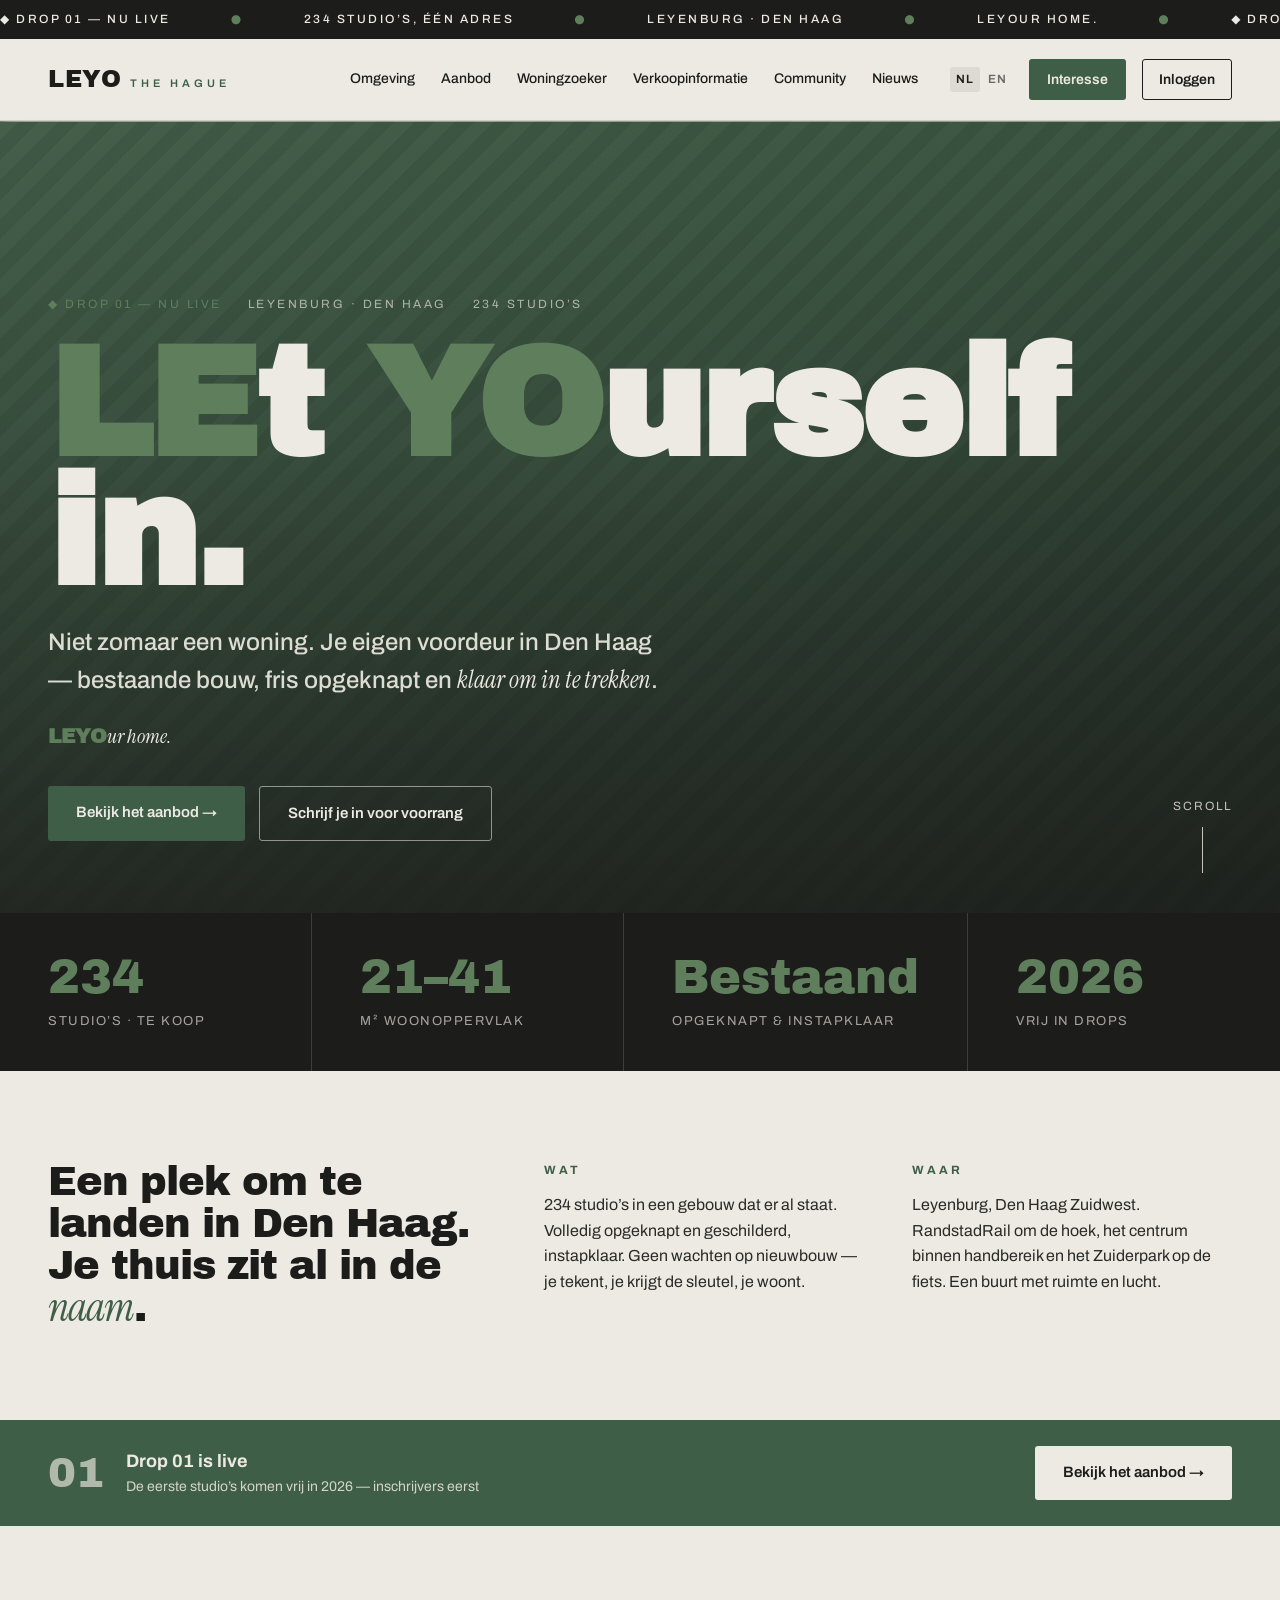
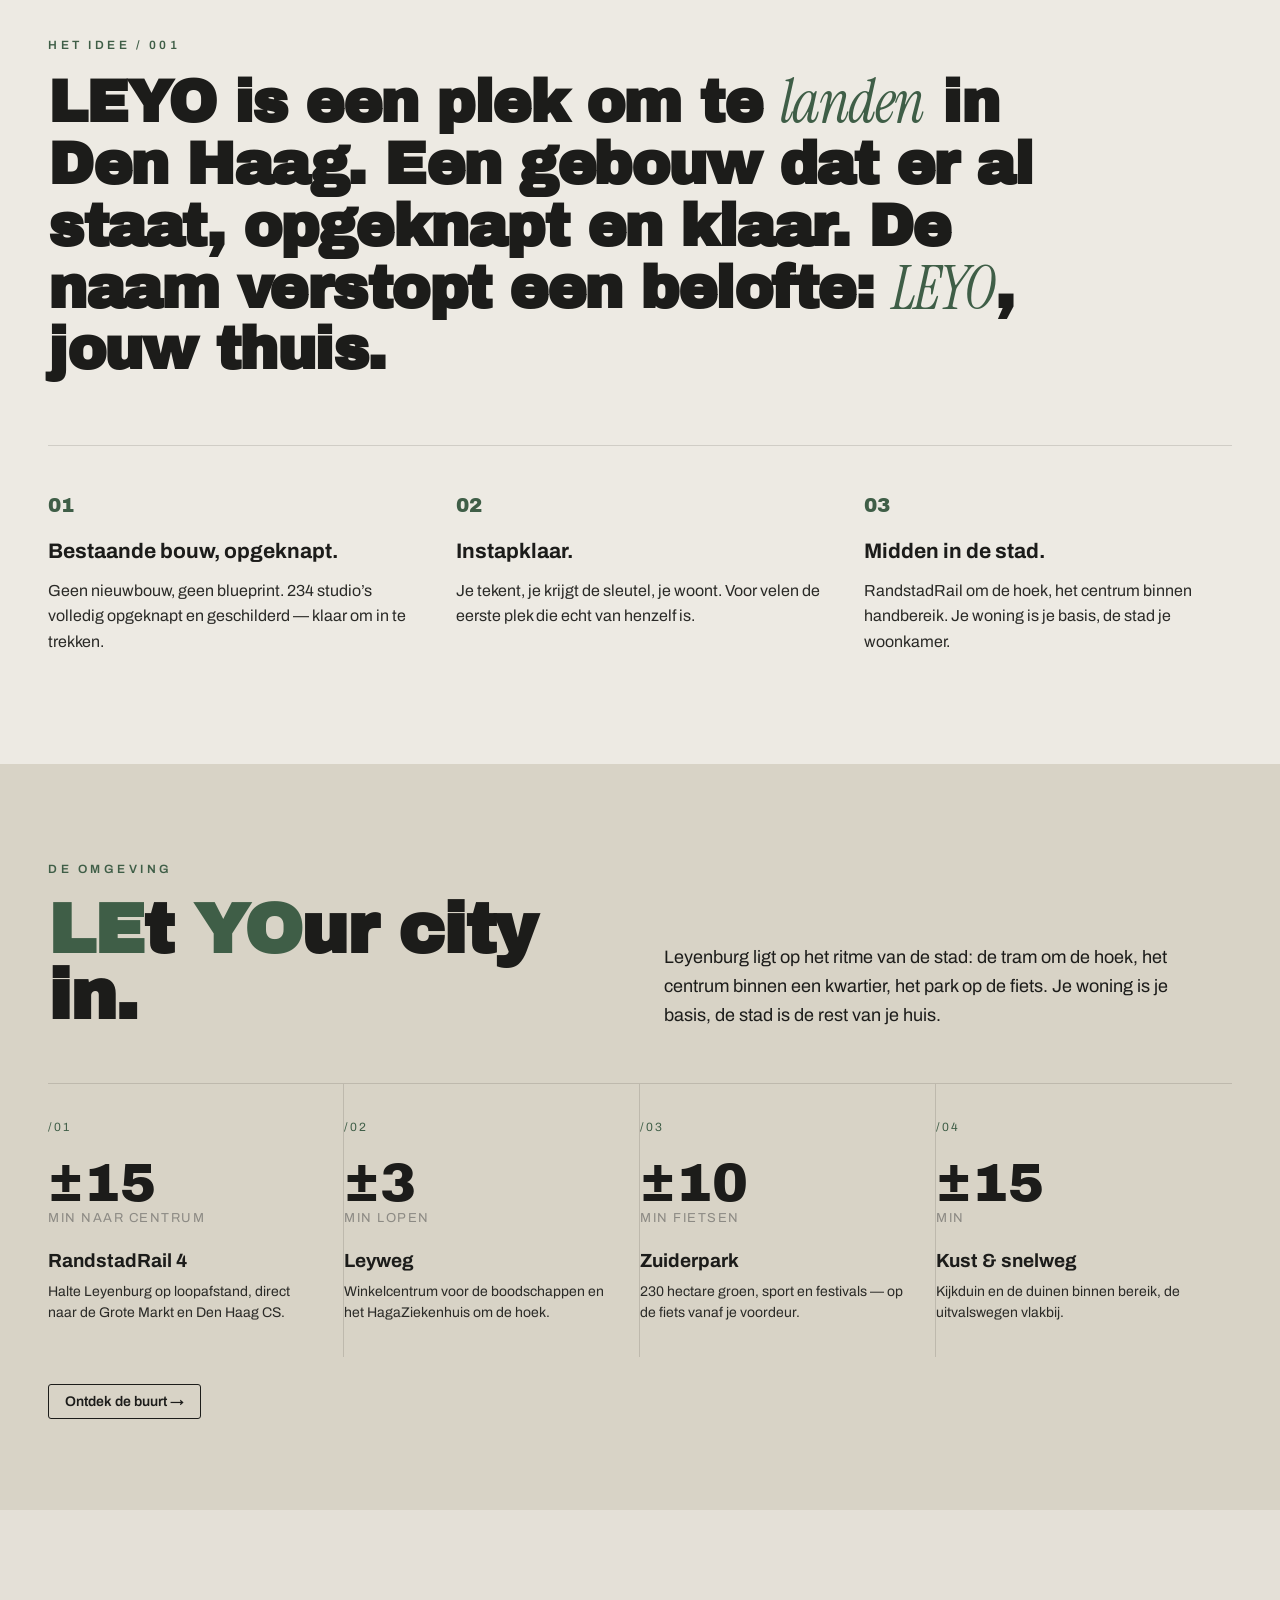
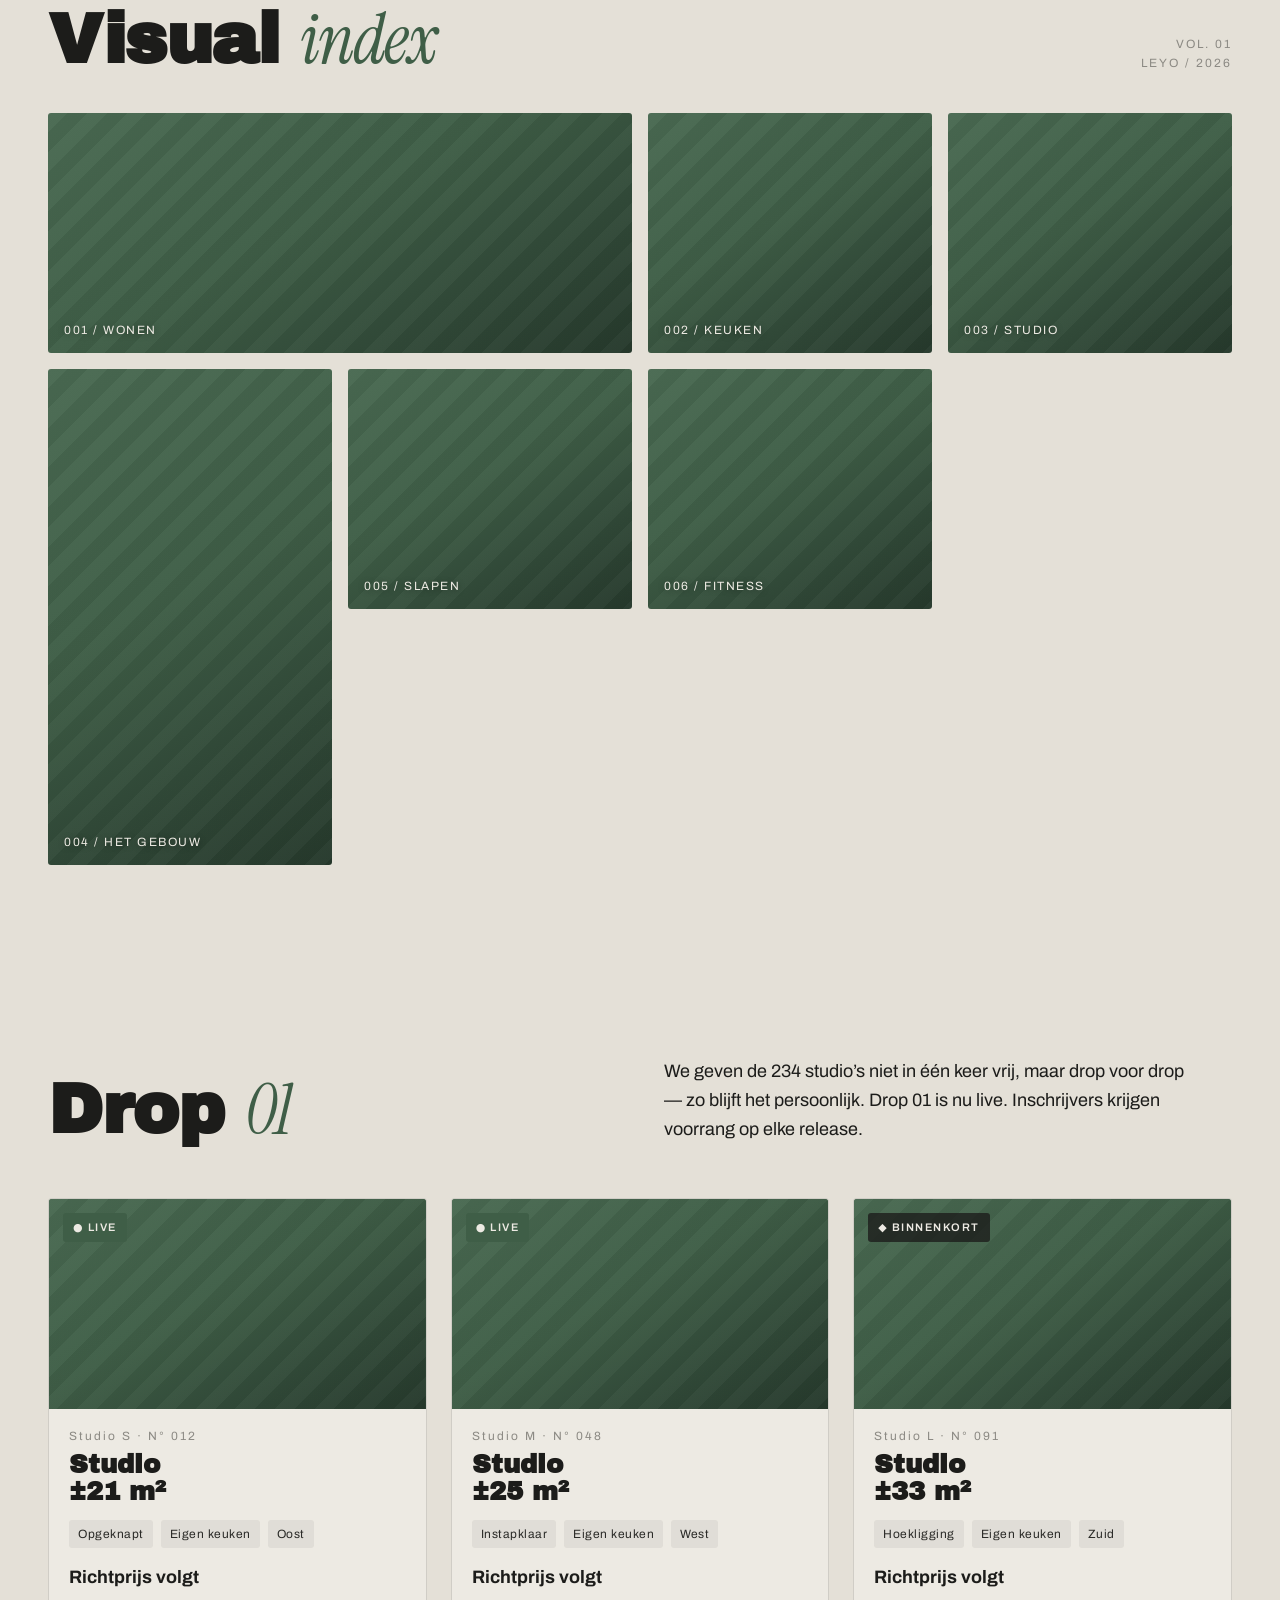
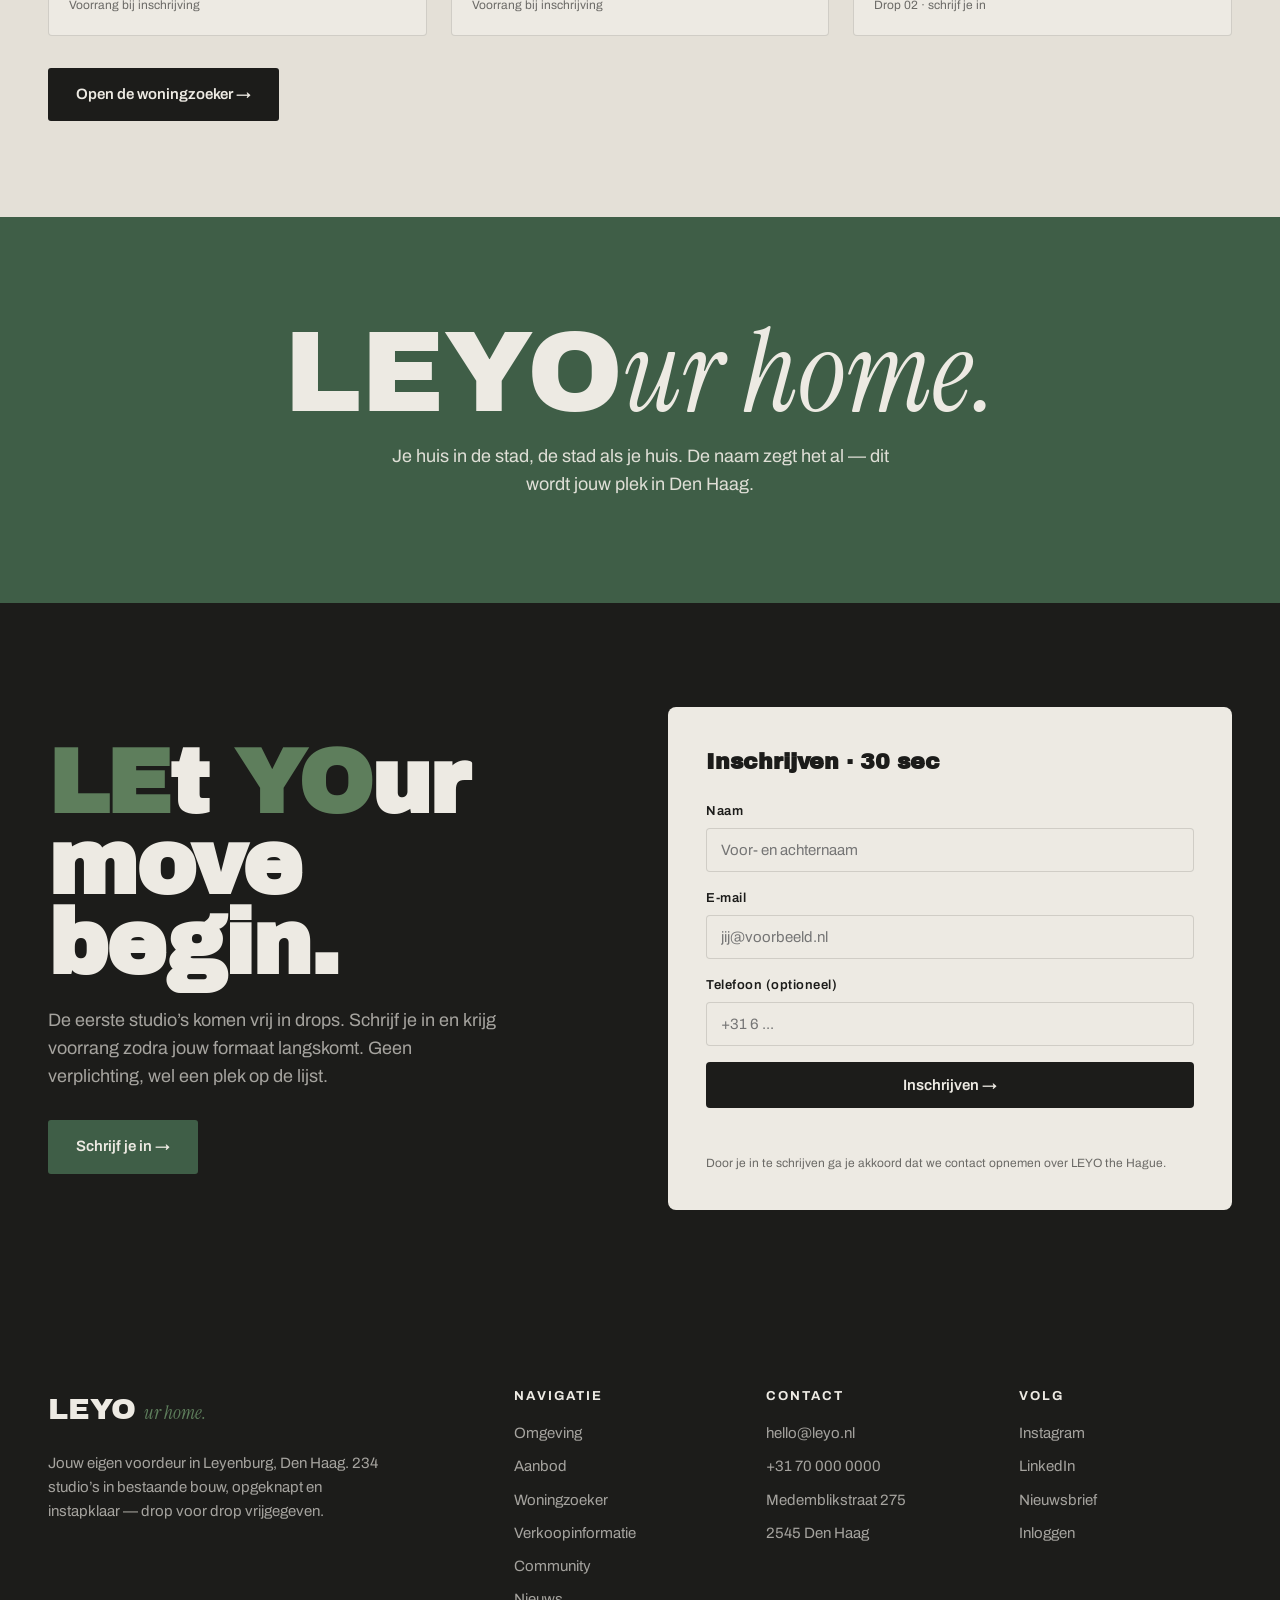
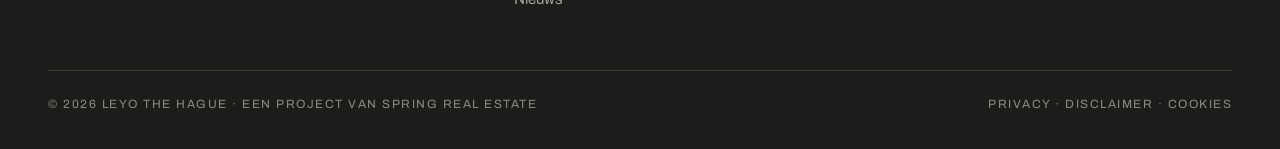
==== index.html @ 0040657a "Add LEYO the Hague website in LEYO house style Multi-page marketing site mirroring the LEYEN Lofts s" ====
<!DOCTYPE html>
<html lang="nl">
<head>
<meta charset="UTF-8">
<meta name="viewport" content="width=device-width, initial-scale=1.0">
<title>LEYO the Hague — LEt YOurself in · Leyenburg, Den Haag</title>
<meta name="description" content="LEYO the Hague — 234 studio's in Leyenburg, Den Haag. Bestaande bouw, volledig opgeknapt en instapklaar. Drop voor drop vrijgegeven. LEYOur home.">
<link rel="preconnect" href="https://fonts.googleapis.com">
<link rel="preconnect" href="https://fonts.gstatic.com" crossorigin>
<link href="https://fonts.googleapis.com/css2?family=Archivo:wght@300;400;500;600;700;900&family=Archivo+Black&family=Instrument+Serif:ital@0;1&display=swap" rel="stylesheet">
<link rel="stylesheet" href="assets/style.css">
</head>
<body>

<div class="ticker">
  <div class="ticker-marquee">
    <span>◆ DROP 01 — NU LIVE</span><span class="ticker-dot">●</span>
    <span>234 STUDIO’S, ÉÉN ADRES</span><span class="ticker-dot">●</span>
    <span>LEYENBURG · DEN HAAG</span><span class="ticker-dot">●</span>
    <span>LEYOUR HOME.</span><span class="ticker-dot">●</span>
  </div>
  <div class="ticker-marquee" aria-hidden="true">
    <span>◆ DROP 01 — NU LIVE</span><span class="ticker-dot">●</span>
    <span>234 STUDIO’S, ÉÉN ADRES</span><span class="ticker-dot">●</span>
    <span>LEYENBURG · DEN HAAG</span><span class="ticker-dot">●</span>
    <span>LEYOUR HOME.</span><span class="ticker-dot">●</span>
  </div>
</div>

<nav>
  <a class="logo" href="index.html">LEYO<span class="logo-sub">the Hague</span></a>
  <button class="nav-toggle" aria-label="Menu openen"><span></span><span></span><span></span></button>
  <div class="nav-links">
    <a href="omgeving.html" data-page="omgeving.html">Omgeving</a>
    <a href="aanbod.html" data-page="aanbod.html">Aanbod</a>
    <a href="woningzoeker.html" data-page="woningzoeker.html">Woningzoeker</a>
    <a href="verkoopinformatie.html" data-page="verkoopinformatie.html">Verkoopinformatie</a>
    <a href="community.html" data-page="community.html">Community</a>
    <a href="nieuws.html" data-page="nieuws.html">Nieuws</a>
    <div class="nav-actions">
      <div class="lang"><span class="active">NL</span><span>EN</span></div>
      <a class="cta-nav" href="interesse.html">Interesse</a>
      <a class="btn-outline" href="inloggen.html">Inloggen</a>
    </div>
  </div>
</nav>

<section class="hero-cine">
  <div class="hero-cine-bg img-studio" aria-hidden="true"></div>
  <div class="hero-cine-veil" aria-hidden="true"></div>
  <div class="hero-cine-inner">
    <div class="hero-cine-meta">
      <span>◆ Drop 01 — Nu live</span>
      <span>Leyenburg · Den Haag</span>
      <span>234 studio’s</span>
    </div>
    <h1 class="hero-cine-title"><span class="hl">LE</span>t <span class="hl">YO</span>urself in.</h1>
    <p class="hero-cine-sub">
      Niet zomaar een woning. Je eigen voordeur in Den Haag — bestaande bouw, fris opgeknapt en <em>klaar om in te trekken</em>.
    </p>
    <div class="hero-cine-stamp"><b>LEYO</b><span>ur home.</span></div>
    <div class="hero-cine-cta">
      <a class="btn-rust" href="aanbod.html">Bekijk het aanbod →</a>
      <a class="btn-ghost-light" href="interesse.html">Schrijf je in voor voorrang</a>
    </div>
  </div>
  <a class="hero-cine-scroll" href="#kerncijfers" aria-label="Scroll naar beneden">
    <span>Scroll</span><span class="hero-cine-scroll-line"></span>
  </a>
</section>

<section class="specbar" id="kerncijfers">
  <div class="specbar-item"><div class="specbar-num">234</div><div class="specbar-lbl">Studio’s · te koop</div></div>
  <div class="specbar-item"><div class="specbar-num">21–41</div><div class="specbar-lbl">m² woonoppervlak</div></div>
  <div class="specbar-item"><div class="specbar-num">Bestaand</div><div class="specbar-lbl">Opgeknapt & instapklaar</div></div>
  <div class="specbar-item"><div class="specbar-num">2026</div><div class="specbar-lbl">Vrij in drops</div></div>
</section>

<section class="home-intro">
  <div class="home-intro-grid">
    <div class="hero-statement">
      Een plek om te landen in Den Haag. Je thuis zit al in de <em>naam</em>.
    </div>
    <div class="hero-info">
      <h4>Wat</h4>
      <p>234 studio’s in een gebouw dat er al staat. Volledig opgeknapt en geschilderd, instapklaar. Geen wachten op nieuwbouw — je tekent, je krijgt de sleutel, je woont.</p>
    </div>
    <div class="hero-info">
      <h4>Waar</h4>
      <p>Leyenburg, Den Haag Zuidwest. RandstadRail om de hoek, het centrum binnen handbereik en het Zuiderpark op de fiets. Een buurt met ruimte en lucht.</p>
    </div>
  </div>
</section>

<div class="release-bar">
  <div class="release-bar-left">
    <div class="release-num">01</div>
    <div class="release-text">
      <strong>Drop 01 is live</strong>
      <span>De eerste studio’s komen vrij in 2026 — inschrijvers eerst</span>
    </div>
  </div>
  <a class="btn-rust" href="aanbod.html">Bekijk het aanbod →</a>
</div>

<section class="manifesto" id="idee">
  <div class="eyebrow">Het idee / 001</div>
  <h2 class="manifesto-text">
    LEYO is een plek om te <em>landen</em> in Den Haag. Een gebouw dat er al staat, opgeknapt en klaar. De naam verstopt een belofte: <em>LEYO</em>, jouw thuis.
  </h2>
  <div class="manifesto-pillars">
    <div>
      <div class="pillar-num">01</div>
      <h3 class="pillar-title">Bestaande bouw, opgeknapt.</h3>
      <p class="pillar-desc">Geen nieuwbouw, geen blueprint. 234 studio’s volledig opgeknapt en geschilderd — klaar om in te trekken.</p>
    </div>
    <div>
      <div class="pillar-num">02</div>
      <h3 class="pillar-title">Instapklaar.</h3>
      <p class="pillar-desc">Je tekent, je krijgt de sleutel, je woont. Voor velen de eerste plek die echt van henzelf is.</p>
    </div>
    <div>
      <div class="pillar-num">03</div>
      <h3 class="pillar-title">Midden in de stad.</h3>
      <p class="pillar-desc">RandstadRail om de hoek, het centrum binnen handbereik. Je woning is je basis, de stad je woonkamer.</p>
    </div>
  </div>
</section>

<section class="section section-sand" id="omgeving-teaser">
  <div class="section-header-2">
    <div>
      <div class="eyebrow">De omgeving</div>
      <h2 class="section-title"><span class="hl">LE</span>t <span class="hl">YO</span>ur city in.</h2>
    </div>
    <p class="lead">
      Leyenburg ligt op het ritme van de stad: de tram om de hoek, het centrum binnen een kwartier, het park op de fiets. Je woning is je basis, de stad is de rest van je huis.
    </p>
  </div>
  <div class="map-grid">
    <div class="map-cell">
      <div class="map-cell-num">/01</div>
      <div class="map-cell-dist">±15</div>
      <div class="map-cell-unit">min naar centrum</div>
      <div class="map-cell-title">RandstadRail 4</div>
      <div class="map-cell-desc">Halte Leyenburg op loopafstand, direct naar de Grote Markt en Den Haag CS.</div>
    </div>
    <div class="map-cell">
      <div class="map-cell-num">/02</div>
      <div class="map-cell-dist">±3</div>
      <div class="map-cell-unit">min lopen</div>
      <div class="map-cell-title">Leyweg</div>
      <div class="map-cell-desc">Winkelcentrum voor de boodschappen en het HagaZiekenhuis om de hoek.</div>
    </div>
    <div class="map-cell">
      <div class="map-cell-num">/03</div>
      <div class="map-cell-dist">±10</div>
      <div class="map-cell-unit">min fietsen</div>
      <div class="map-cell-title">Zuiderpark</div>
      <div class="map-cell-desc">230 hectare groen, sport en festivals — op de fiets vanaf je voordeur.</div>
    </div>
    <div class="map-cell">
      <div class="map-cell-num">/04</div>
      <div class="map-cell-dist">±15</div>
      <div class="map-cell-unit">min</div>
      <div class="map-cell-title">Kust & snelweg</div>
      <div class="map-cell-desc">Kijkduin en de duinen binnen bereik, de uitvalswegen vlakbij.</div>
    </div>
  </div>
  <p style="margin-top:32px;"><a class="btn-outline" href="omgeving.html">Ontdek de buurt →</a></p>
</section>

<section class="section section-bone" id="gallery">
  <div class="gallery-header">
    <h2 class="section-title">Visual <em>index</em></h2>
    <div class="gallery-meta">VOL. 01<br>LEYO / 2026</div>
  </div>
  <div class="gallery-grid">
    <div class="gallery-item large-h img-living"><div class="gallery-item-label">001 / wonen</div></div>
    <div class="gallery-item img-kitchen"><div class="gallery-item-label">002 / keuken</div></div>
    <div class="gallery-item img-studio"><div class="gallery-item-label">003 / studio</div></div>
    <div class="gallery-item large-v img-facade"><div class="gallery-item-label">004 / het gebouw</div></div>
    <div class="gallery-item img-bedroom"><div class="gallery-item-label">005 / slapen</div></div>
    <div class="gallery-item img-gym"><div class="gallery-item-label">006 / fitness</div></div>
  </div>
</section>

<section class="section section-bone" id="aanbod-teaser">
  <div class="section-header-2">
    <h2 class="section-title">Drop <em>01</em></h2>
    <p class="lead">
      We geven de 234 studio’s niet in één keer vrij, maar drop voor drop — zo blijft het persoonlijk. Drop 01 is nu live. Inschrijvers krijgen voorrang op elke release.
    </p>
  </div>
  <div class="drops-grid">
    <a class="drop-card" href="aanbod.html">
      <div class="drop-image img-studio"><div class="drop-badge live">● LIVE</div></div>
      <div class="drop-num">Studio S · N° 012</div>
      <h3 class="drop-title">Studio<br>±21 m²</h3>
      <div class="drop-meta"><span>Opgeknapt</span><span>Eigen keuken</span><span>Oost</span></div>
      <div class="drop-price">Richtprijs volgt</div>
      <div class="drop-price-note">Voorrang bij inschrijving</div>
    </a>
    <a class="drop-card" href="aanbod.html">
      <div class="drop-image img-living"><div class="drop-badge live">● LIVE</div></div>
      <div class="drop-num">Studio M · N° 048</div>
      <h3 class="drop-title">Studio<br>±25 m²</h3>
      <div class="drop-meta"><span>Instapklaar</span><span>Eigen keuken</span><span>West</span></div>
      <div class="drop-price">Richtprijs volgt</div>
      <div class="drop-price-note">Voorrang bij inschrijving</div>
    </a>
    <a class="drop-card" href="aanbod.html">
      <div class="drop-image img-kitchen"><div class="drop-badge">◆ BINNENKORT</div></div>
      <div class="drop-num">Studio L · N° 091</div>
      <h3 class="drop-title">Studio<br>±33 m²</h3>
      <div class="drop-meta"><span>Hoekligging</span><span>Eigen keuken</span><span>Zuid</span></div>
      <div class="drop-price">Richtprijs volgt</div>
      <div class="drop-price-note">Drop 02 · schrijf je in</div>
    </a>
  </div>
  <p style="margin-top:32px;"><a class="btn-ink" href="woningzoeker.html">Open de woningzoeker →</a></p>
</section>

<section class="stampband">
  <div class="stampband-inner">
    <div class="big">LEYO<span>ur home.</span></div>
    <p>Je huis in de stad, de stad als je huis. De naam zegt het al — dit wordt jouw plek in Den Haag.</p>
  </div>
</section>

<section class="cta-section" id="interesse">
  <div class="cta-grid">
    <div>
      <h2><span class="hl">LE</span>t <span class="hl">YO</span>ur move begin.</h2>
      <p>De eerste studio’s komen vrij in drops. Schrijf je in en krijg voorrang zodra jouw formaat langskomt. Geen verplichting, wel een plek op de lijst.</p>
      <a class="btn-rust" href="interesse.html">Schrijf je in →</a>
    </div>
    <div class="form-card">
      <h3>Inschrijven · 30 sec</h3>
      <form data-demo data-success="Bedankt — je staat op de lijst. We laten van ons horen bij de eerstvolgende drop.">
        <div class="field"><label>Naam</label><input type="text" placeholder="Voor- en achternaam" required></div>
        <div class="field"><label>E-mail</label><input type="email" placeholder="jij@voorbeeld.nl" required></div>
        <div class="field"><label>Telefoon (optioneel)</label><input type="tel" placeholder="+31 6 ..."></div>
        <button type="submit">Inschrijven →</button>
        <div class="form-msg"></div>
        <p class="form-note">Door je in te schrijven ga je akkoord dat we contact opnemen over LEYO the Hague.</p>
      </form>
    </div>
  </div>
</section>

<footer>
  <div class="footer-grid">
    <div>
      <a class="footer-logo" href="index.html">LEYO<span class="footer-sub">ur home.</span></a>
      <p class="footer-tagline">Jouw eigen voordeur in Leyenburg, Den Haag. 234 studio’s in bestaande bouw, opgeknapt en instapklaar — drop voor drop vrijgegeven.</p>
    </div>
    <div class="footer-col">
      <h4>Navigatie</h4>
      <a href="omgeving.html">Omgeving</a>
      <a href="aanbod.html">Aanbod</a>
      <a href="woningzoeker.html">Woningzoeker</a>
      <a href="verkoopinformatie.html">Verkoopinformatie</a>
      <a href="community.html">Community</a>
      <a href="nieuws.html">Nieuws</a>
    </div>
    <div class="footer-col">
      <h4>Contact</h4>
      <a href="mailto:hello@leyo.nl">hello@leyo.nl</a>
      <a href="tel:+31700000000">+31 70 000 0000</a>
      <a href="#">Medemblikstraat 275</a>
      <a href="#">2545 Den Haag</a>
    </div>
    <div class="footer-col">
      <h4>Volg</h4>
      <a href="#">Instagram</a>
      <a href="#">LinkedIn</a>
      <a href="interesse.html">Nieuwsbrief</a>
      <a href="inloggen.html">Inloggen</a>
    </div>
  </div>
  <div class="footer-bottom">
    <span>© 2026 LEYO the Hague · Een project van Spring Real Estate</span>
    <span>PRIVACY · DISCLAIMER · COOKIES</span>
  </div>
</footer>

<script src="assets/script.js"></script>
</body>
</html>
---- assets/style.css ----
/* ============================================================
   LEYO the Hague — house style
   LEt YOurself in.  ·  LEYOur home.
   Single stylesheet for the whole site.
   ------------------------------------------------------------
   ACCENT SWITCH: change --accent + --accent-soft on :root to
   move the whole site from chic green to the orange (Anchor)
   variant in one place. The orange values are kept in comments.
   ============================================================ */

:root{
  /* base palette */
  --paper:#EDEAE3;          /* gebroken wit */
  --bone:#E4E0D7;           /* iets dieper papier */
  --sand:#D8D3C6;           /* warm zand */
  --ink:#1C1C1A;
  --ink-soft:#2A2A27;
  --stone:#8C8A84;

  /* THE accent — flip these two lines for the orange variant */
  --accent:#3F5E47;         /* chic groen  (oranje: #D9A05C) */
  --accent-soft:#5E7E5C;    /* zacht groen (oranje: #E4B57A) */

  --line:rgba(28,28,26,0.14);
  --line-light:rgba(237,234,227,0.16);
  --muted:rgba(28,28,26,0.62);
  --muted-light:rgba(237,234,227,0.66);

  --maxw:1320px;
  --pad:48px;

  /* image placeholder — LEYO green duotone, shown until a real
     photo is dropped into assets/img/ (see assets/img/README.md) */
  --ph:repeating-linear-gradient(135deg,rgba(255,255,255,.025) 0 14px,rgba(0,0,0,.04) 14px 28px),
       linear-gradient(150deg,#4a6a52 0%,#3F5E47 45%,#26392c 100%);
}

*{margin:0;padding:0;box-sizing:border-box;}
html{scroll-behavior:smooth;}
body{
  background:var(--paper);
  color:var(--ink);
  font-family:'Archivo',system-ui,sans-serif;
  -webkit-font-smoothing:antialiased;
  line-height:1.55;
  overflow-x:hidden;
}
img{max-width:100%;display:block;}
a{color:inherit;}

/* ---- shared type helpers ---- */
.display{font-family:'Archivo Black',sans-serif;}
em{font-family:'Instrument Serif',serif;font-style:italic;color:var(--accent);font-weight:400;}
.eyebrow{
  font-size:12px;letter-spacing:3.5px;text-transform:uppercase;
  color:var(--accent);font-weight:600;margin-bottom:18px;
}
/* wordplay highlight — only used in headings / display, never in body copy */
.hl{color:var(--accent);}

/* ============================================================
   TICKER
   ============================================================ */
.ticker{
  background:var(--ink);color:var(--paper);
  display:flex;gap:60px;overflow:hidden;white-space:nowrap;
  font-size:12px;letter-spacing:2.5px;text-transform:uppercase;
  padding:10px 0;font-weight:500;
}
.ticker-marquee{
  display:flex;gap:60px;align-items:center;flex-shrink:0;
  animation:ticker 34s linear infinite;
}
.ticker-marquee span{display:inline-flex;align-items:center;gap:60px;}
.ticker-dot{color:var(--accent-soft);}
@keyframes ticker{from{transform:translateX(0);}to{transform:translateX(-100%);}}

/* ============================================================
   NAV
   ============================================================ */
nav{
  position:sticky;top:0;z-index:60;
  display:flex;align-items:center;justify-content:space-between;
  padding:20px var(--pad);
  background:rgba(237,234,227,0.86);
  backdrop-filter:blur(10px);
  border-bottom:1px solid var(--line);
}
.logo{
  font-family:'Archivo Black';font-size:24px;letter-spacing:.5px;
  text-decoration:none;color:var(--ink);display:inline-flex;align-items:baseline;gap:9px;
}
.logo .logo-sub{
  font-family:'Archivo';font-weight:600;font-size:11px;letter-spacing:4px;
  color:var(--accent);text-transform:uppercase;
}
.nav-links{display:flex;align-items:center;gap:26px;}
.nav-links>a{
  text-decoration:none;font-size:14px;font-weight:500;color:var(--ink);
  padding:4px 0;border-bottom:2px solid transparent;transition:.2s;
}
.nav-links>a:hover{color:var(--accent);}
.nav-links>a.active{border-bottom-color:var(--accent);color:var(--accent);}
.nav-actions{display:flex;align-items:center;gap:16px;margin-left:6px;}
.lang{display:flex;gap:2px;font-size:12px;font-weight:600;letter-spacing:1px;}
.lang span{padding:3px 6px;color:var(--muted);cursor:pointer;border-radius:3px;}
.lang span.active{color:var(--ink);background:rgba(28,28,26,.08);}
.cta-nav{
  background:var(--accent);color:var(--paper);text-decoration:none;
  padding:10px 18px;font-size:14px;font-weight:600;border-radius:3px;transition:.2s;
}
.cta-nav:hover{background:var(--ink);}
.btn-outline{
  border:1px solid var(--ink);color:var(--ink);text-decoration:none;
  padding:9px 16px;font-size:14px;font-weight:600;border-radius:3px;transition:.2s;
}
.btn-outline:hover{background:var(--ink);color:var(--paper);}
.nav-toggle{display:none;background:none;border:none;cursor:pointer;flex-direction:column;gap:5px;padding:6px;}
.nav-toggle span{width:24px;height:2px;background:var(--ink);display:block;transition:.25s;}

/* ============================================================
   BUTTONS
   ============================================================ */
.btn-rust,.btn-ink,.btn-ghost-light{
  display:inline-block;text-decoration:none;font-weight:600;font-size:15px;
  padding:15px 28px;border-radius:3px;transition:.2s;cursor:pointer;border:none;
}
.btn-rust{background:var(--accent);color:var(--paper);}
.btn-rust:hover{background:var(--accent-soft);}
.btn-ink{background:var(--ink);color:var(--paper);}
.btn-ink:hover{background:var(--accent);}
.btn-ghost-light{border:1px solid rgba(237,234,227,.55);color:var(--paper);}
.btn-ghost-light:hover{background:rgba(237,234,227,.12);}

/* ============================================================
   IMAGE SYSTEM
   Each .img-* points at a real photo in assets/img/. Until that
   file exists, the LEYO placeholder (--ph) shows. Drop the photos
   in and they appear automatically. See assets/img/README.md.
   ============================================================ */
[class*="img-"]{
  background-color:var(--accent);
  background-size:cover;background-position:center;background-repeat:no-repeat;
  position:relative;
}
.img-facade  {background-image:url('img/facade.jpg'),  var(--ph);}
.img-studio  {background-image:url('img/studio.jpg'),  var(--ph);}
.img-bedroom {background-image:url('img/studio.jpg'),  var(--ph);}
.img-living  {background-image:url('img/living.jpg'),  var(--ph);}
.img-living2 {background-image:url('img/living.jpg'),  var(--ph);}
.img-kitchen {background-image:url('img/kitchen.jpg'), var(--ph);}
.img-bathroom{background-image:url('img/studio.jpg'),  var(--ph);}
.img-gym     {background-image:url('img/gym.jpg'),     var(--ph);}
.img-rooftop {background-image:url('img/facade.jpg'),  var(--ph);}

/* ============================================================
   LAYOUT PRIMITIVES
   ============================================================ */
.section{padding:96px var(--pad);}
.section .section-header-2,
.section .gallery-header,
.section .drops-grid,
.section .map-grid,
.section .steps,
.section .quote-grid{max-width:var(--maxw);margin-left:auto;margin-right:auto;}
.section-sand{background:var(--sand);}
.section-bone{background:var(--bone);}
.section-ink{background:var(--ink);color:var(--paper);}
.section-ink .eyebrow{color:var(--accent-soft);}
.section-ink em{color:var(--accent-soft);}
.section-ink .lead,.section-ink .section-lead{color:var(--muted-light);}

.section-title{
  font-family:'Archivo Black';font-size:clamp(38px,5.5vw,76px);
  line-height:.94;letter-spacing:-1.5px;
}
.section-header-2{
  display:grid;grid-template-columns:1fr 1fr;gap:48px;align-items:end;margin-bottom:54px;
}
.section-header-2 .lead,.lead{font-size:18px;line-height:1.6;max-width:520px;}
.section-lead{font-size:18px;line-height:1.6;max-width:640px;margin-top:18px;}

/* ============================================================
   CINEMATIC HERO (home)
   ============================================================ */
.hero-cine{position:relative;min-height:88vh;display:flex;align-items:flex-end;overflow:hidden;}
.hero-cine-bg{position:absolute;inset:0;}
.hero-cine-veil{
  position:absolute;inset:0;
  background:linear-gradient(180deg,rgba(28,28,26,.18) 0%,rgba(28,28,26,.30) 40%,rgba(28,28,26,.82) 100%);
}
.hero-cine-inner{position:relative;z-index:2;color:var(--paper);padding:0 var(--pad) 72px;max-width:var(--maxw);margin:0 auto;width:100%;}
.hero-cine-meta{display:flex;gap:26px;flex-wrap:wrap;font-size:12px;letter-spacing:2.5px;text-transform:uppercase;color:var(--muted-light);margin-bottom:26px;}
.hero-cine-meta span:first-child{color:var(--accent-soft);}
.hero-cine-title{
  font-family:'Archivo Black';font-size:clamp(64px,12vw,184px);line-height:.84;letter-spacing:-3px;
}
.hero-cine-title .hl{color:var(--accent-soft);}
.hero-cine-sub{font-size:clamp(18px,2.4vw,24px);max-width:620px;margin-top:26px;font-weight:500;color:rgba(237,234,227,.92);}
.hero-cine-sub em{color:var(--paper);}
.hero-cine-stamp{margin-top:22px;font-size:20px;}
.hero-cine-stamp b{font-family:'Archivo Black';color:var(--accent-soft);}
.hero-cine-stamp span{font-family:'Instrument Serif';font-style:italic;}
.hero-cine-cta{display:flex;gap:14px;margin-top:34px;flex-wrap:wrap;}
.hero-cine-scroll{position:absolute;right:var(--pad);bottom:40px;z-index:2;color:var(--paper);text-decoration:none;font-size:12px;letter-spacing:2px;text-transform:uppercase;display:flex;flex-direction:column;align-items:center;gap:12px;opacity:.8;}
.hero-cine-scroll-line{width:1px;height:46px;background:var(--paper);}

/* ============================================================
   SPECBAR
   ============================================================ */
.specbar{
  background:var(--ink);color:var(--paper);
  display:grid;grid-template-columns:repeat(4,1fr);
}
.specbar-item{padding:40px var(--pad);border-right:1px solid var(--line-light);}
.specbar-item:last-child{border-right:none;}
.specbar-num{font-family:'Archivo Black';font-size:clamp(32px,4vw,48px);line-height:1;color:var(--accent-soft);}
.specbar-lbl{font-size:13px;letter-spacing:1.5px;text-transform:uppercase;color:var(--muted-light);margin-top:10px;}

/* ============================================================
   HOME INTRO
   ============================================================ */
.home-intro{padding:90px var(--pad);max-width:var(--maxw);margin:0 auto;}
.home-intro-grid{display:grid;grid-template-columns:1.4fr 1fr 1fr;gap:48px;align-items:start;}
.hero-statement{font-family:'Archivo Black';font-size:clamp(26px,3.2vw,40px);line-height:1.05;letter-spacing:-1px;}
.hero-statement em{font-size:1.02em;}
.hero-info h4{font-size:12px;letter-spacing:3px;text-transform:uppercase;color:var(--accent);margin-bottom:12px;}
.hero-info p{font-size:16px;color:var(--ink-soft);line-height:1.6;}

/* ============================================================
   RELEASE BAR
   ============================================================ */
.release-bar{
  background:var(--accent);color:var(--paper);
  display:flex;align-items:center;justify-content:space-between;gap:30px;flex-wrap:wrap;
  padding:26px var(--pad);
}
.release-bar-left{display:flex;align-items:center;gap:22px;}
.release-num{font-family:'Archivo Black';font-size:42px;line-height:1;opacity:.65;}
.release-text{display:flex;flex-direction:column;}
.release-text strong{font-size:18px;font-weight:700;}
.release-text span{font-size:14px;opacity:.85;}
.release-bar .btn-rust{background:var(--paper);color:var(--ink);}
.release-bar .btn-rust:hover{background:var(--ink);color:var(--paper);}

/* ============================================================
   MANIFESTO / IDEA
   ============================================================ */
.manifesto{padding:110px var(--pad);max-width:var(--maxw);margin:0 auto;}
.manifesto-text{font-family:'Archivo Black';font-size:clamp(30px,4.6vw,62px);line-height:1.05;letter-spacing:-1.5px;max-width:14ch;max-width:1000px;margin-bottom:64px;}
.manifesto-pillars{display:grid;grid-template-columns:repeat(3,1fr);gap:40px;border-top:1px solid var(--line);padding-top:44px;}
.pillar-num{font-family:'Archivo Black';color:var(--accent);font-size:20px;margin-bottom:14px;}
.pillar-title{font-size:21px;font-weight:700;margin-bottom:10px;}
.pillar-desc{font-size:16px;color:var(--ink-soft);line-height:1.6;}

/* ============================================================
   MAP / BY NUMBERS
   ============================================================ */
.map-grid{display:grid;grid-template-columns:repeat(4,1fr);gap:0;border-top:1px solid var(--line);}
.section-ink .map-grid{border-top-color:var(--line-light);}
.map-cell{padding:34px 26px 34px 0;border-right:1px solid var(--line);}
.section-ink .map-cell{border-right-color:var(--line-light);}
.map-cell:last-child{border-right:none;}
.map-cell-num{font-size:12px;letter-spacing:2px;color:var(--accent);margin-bottom:22px;}
.map-cell-dist{font-family:'Archivo Black';font-size:54px;line-height:.9;}
.map-cell-unit{font-size:13px;letter-spacing:1.5px;text-transform:uppercase;color:var(--stone);margin-bottom:18px;}
.map-cell-title{font-size:19px;font-weight:700;margin-bottom:6px;}
.map-cell-desc{font-size:14px;color:var(--ink-soft);line-height:1.5;}
.section-ink .map-cell-desc{color:var(--muted-light);}

/* ============================================================
   GALLERY
   ============================================================ */
.gallery-header{display:flex;justify-content:space-between;align-items:flex-end;margin-bottom:40px;}
.gallery-meta{font-size:12px;letter-spacing:2px;text-transform:uppercase;color:var(--stone);text-align:right;line-height:1.6;}
.gallery-grid{display:grid;grid-template-columns:repeat(4,1fr);grid-auto-rows:240px;gap:16px;}
.gallery-item{position:relative;overflow:hidden;border-radius:3px;}
.gallery-item-label{position:absolute;left:16px;bottom:14px;color:var(--paper);font-size:12px;letter-spacing:1.5px;text-transform:uppercase;z-index:2;text-shadow:0 1px 6px rgba(0,0,0,.4);}
.gallery-item.large-h{grid-column:span 2;}
.gallery-item.large-v{grid-row:span 2;}

/* ============================================================
   DROPS / CARDS
   ============================================================ */
.drops-grid{display:grid;grid-template-columns:repeat(auto-fill,minmax(280px,1fr));gap:24px;}
.drop-card{
  display:block;text-decoration:none;color:inherit;background:var(--paper);
  border:1px solid var(--line);border-radius:4px;overflow:hidden;transition:.22s;
}
.section-ink .drop-card{background:var(--ink-soft);border-color:var(--line-light);color:var(--paper);}
.drop-card:hover{transform:translateY(-4px);box-shadow:0 18px 40px rgba(28,28,26,.16);border-color:var(--accent);}
.drop-image{height:210px;position:relative;}
.drop-badge{position:absolute;top:14px;left:14px;background:rgba(28,28,26,.78);color:var(--paper);font-size:11px;letter-spacing:1.5px;text-transform:uppercase;padding:6px 10px;border-radius:3px;font-weight:600;}
.drop-badge.live{background:var(--accent);}
.drop-badge.sold{background:var(--stone);}
.drop-num{font-size:12px;letter-spacing:2px;color:var(--stone);padding:18px 20px 0;}
.drop-title{font-family:'Archivo Black';font-size:26px;line-height:1.05;padding:6px 20px 0;}
.drop-meta{display:flex;flex-wrap:wrap;gap:8px;padding:14px 20px 0;}
.drop-meta span{font-size:12px;letter-spacing:.5px;background:rgba(28,28,26,.06);padding:5px 9px;border-radius:3px;color:var(--ink-soft);}
.section-ink .drop-meta span{background:rgba(237,234,227,.1);color:var(--muted-light);}
.drop-price{font-weight:700;font-size:18px;padding:16px 20px 0;}
.drop-price-note{font-size:12px;color:var(--muted);padding:4px 20px 20px;}
.section-ink .drop-price-note{color:var(--muted-light);}

/* ============================================================
   STEPS
   ============================================================ */
.steps{display:grid;grid-template-columns:repeat(4,1fr);gap:28px;}
.step-num{font-family:'Archivo Black';font-size:18px;color:var(--accent);margin-bottom:14px;}
.section-ink .step-num{color:var(--accent-soft);}
.step h4{font-size:19px;font-weight:700;margin-bottom:10px;}
.step p{font-size:15px;line-height:1.6;color:var(--ink-soft);}
.section-ink .step p{color:var(--muted-light);}

/* ============================================================
   GREEN STAMP BAND  — LEYOur home.
   ============================================================ */
.stampband{background:var(--accent);color:var(--paper);padding:104px var(--pad);text-align:center;}
.stampband-inner{max-width:var(--maxw);margin:0 auto;display:flex;flex-direction:column;align-items:center;gap:18px;}
.stampband .big{font-family:'Archivo Black';font-size:clamp(52px,9vw,132px);line-height:.9;}
.stampband .big span{font-family:'Instrument Serif';font-style:italic;font-weight:400;}
.stampband p{max-width:540px;font-size:18px;opacity:.92;}

/* ============================================================
   PAGE HERO (subpages)
   ============================================================ */
.page-hero{padding:80px var(--pad) 56px;max-width:var(--maxw);margin:0 auto;}
.page-hero-meta{display:flex;gap:26px;flex-wrap:wrap;font-size:12px;letter-spacing:2.5px;text-transform:uppercase;color:var(--muted);margin-bottom:28px;}
.page-hero-meta span:first-child{color:var(--accent);}
.page-hero h1{font-family:'Archivo Black';font-size:clamp(54px,9vw,128px);line-height:.88;letter-spacing:-2.5px;}
.page-hero h1 .hl{color:var(--accent);}
.page-hero-intro{font-size:20px;line-height:1.6;max-width:680px;margin-top:26px;color:var(--ink-soft);}

/* hero strip (full-bleed image band) */
.hero-strip{height:clamp(280px,46vw,560px);position:relative;}
.hero-strip-label{position:absolute;left:var(--pad);bottom:24px;color:var(--paper);font-size:12px;letter-spacing:2px;text-transform:uppercase;text-shadow:0 1px 8px rgba(0,0,0,.5);}

/* ============================================================
   QUOTES / COMMUNITY
   ============================================================ */
.quote-grid{display:grid;grid-template-columns:1fr 1fr;gap:24px;margin-top:48px;}
.quote-card{background:var(--ink-soft);border:1px solid var(--line-light);border-radius:5px;padding:34px;}
.section-ink .quote-card{background:rgba(237,234,227,.05);}
.quote-card blockquote{font-size:19px;line-height:1.5;font-weight:500;}
.section-ink .quote-card blockquote{color:var(--paper);}
.quote-by{display:flex;align-items:center;gap:14px;margin-top:24px;}
.quote-avatar{width:48px;height:48px;border-radius:50%;flex-shrink:0;}
.quote-by-name{font-weight:700;font-size:15px;}
.quote-by-role{font-size:13px;color:var(--muted-light);}

/* feature split */
.feature-split{display:grid;grid-template-columns:1fr 1fr;align-items:stretch;}
.fs-img{min-height:480px;}
.fs-text{padding:90px var(--pad);display:flex;flex-direction:column;justify-content:center;gap:18px;max-width:680px;}
.fs-text h2{font-family:'Archivo Black';font-size:clamp(32px,4.4vw,58px);line-height:.98;letter-spacing:-1px;}
.fs-text p{font-size:17px;line-height:1.65;color:var(--ink-soft);}
.fs-text .btn-ink{align-self:flex-start;margin-top:10px;}

/* ============================================================
   WONINGZOEKER (filter + table)
   ============================================================ */
.finder{max-width:var(--maxw);margin:0 auto;padding:56px var(--pad) 96px;}
.finder-bar{display:flex;gap:12px;flex-wrap:wrap;align-items:center;background:var(--bone);border:1px solid var(--line);border-radius:6px;padding:18px 20px;margin-bottom:32px;}
.finder-bar label{font-size:12px;letter-spacing:1.5px;text-transform:uppercase;color:var(--muted);margin-right:6px;}
.finder-chip{border:1px solid var(--line);background:var(--paper);border-radius:40px;padding:8px 16px;font-size:14px;font-weight:500;cursor:pointer;transition:.18s;color:var(--ink);}
.finder-chip:hover{border-color:var(--accent);}
.finder-chip.active{background:var(--accent);color:var(--paper);border-color:var(--accent);}
.finder-count{margin-left:auto;font-size:14px;color:var(--muted);font-weight:600;}
.finder-grid{display:grid;grid-template-columns:repeat(auto-fill,minmax(300px,1fr));gap:24px;}

/* ============================================================
   CTA SECTION + FORM
   ============================================================ */
.cta-section{background:var(--ink);color:var(--paper);padding:104px var(--pad);}
.cta-grid{max-width:var(--maxw);margin:0 auto;display:grid;grid-template-columns:1fr 1fr;gap:56px;align-items:center;}
.cta-grid h2{font-family:'Archivo Black';font-size:clamp(44px,7vw,104px);line-height:.9;letter-spacing:-2px;margin-bottom:22px;}
.cta-grid h2 .hl{color:var(--accent-soft);}
.cta-grid em{color:var(--accent-soft);}
.cta-grid>div>p{font-size:18px;color:var(--muted-light);margin-bottom:30px;max-width:460px;}
.form-card{background:var(--paper);color:var(--ink);border-radius:8px;padding:38px;}
.form-card h3{font-family:'Archivo Black';font-size:22px;margin-bottom:22px;}
.field{margin-bottom:16px;}
.field label{display:block;font-size:13px;font-weight:600;letter-spacing:.5px;margin-bottom:7px;}
.field input,.field select{
  width:100%;padding:13px 14px;border:1px solid var(--line);border-radius:4px;
  font-family:inherit;font-size:15px;background:var(--paper);color:var(--ink);
}
.field input:focus,.field select:focus{outline:none;border-color:var(--accent);}
.form-card button{width:100%;background:var(--ink);color:var(--paper);border:none;padding:15px;font-family:inherit;font-weight:600;font-size:15px;border-radius:4px;cursor:pointer;transition:.2s;}
.form-card button:hover{background:var(--accent);}
.form-msg{margin-top:14px;font-size:14px;color:var(--accent);font-weight:600;min-height:18px;}
.form-note{font-size:12px;color:var(--muted);margin-top:14px;line-height:1.5;}

/* generic prose for info pages */
.prose{max-width:760px;margin:0 auto;padding:10px var(--pad) 0;}
.prose h3{font-size:24px;font-weight:700;margin:40px 0 12px;}
.prose p{font-size:17px;line-height:1.7;color:var(--ink-soft);margin-bottom:14px;}
.prose ul{margin:0 0 18px 20px;}
.prose li{font-size:17px;line-height:1.7;color:var(--ink-soft);margin-bottom:7px;}

/* faq */
.faq{max-width:820px;margin:0 auto;}
.faq-item{border-top:1px solid var(--line);padding:24px 0;}
.faq-item:last-child{border-bottom:1px solid var(--line);}
.faq-q{font-size:19px;font-weight:700;display:flex;justify-content:space-between;cursor:pointer;gap:20px;}
.faq-q span{color:var(--accent);font-family:'Archivo Black';flex-shrink:0;}
.faq-a{font-size:16px;line-height:1.65;color:var(--ink-soft);max-height:0;overflow:hidden;transition:max-height .3s ease,margin .3s ease;}
.faq-item.open .faq-a{max-height:340px;margin-top:14px;}

/* news / paper */
.news-grid{display:grid;grid-template-columns:repeat(auto-fill,minmax(320px,1fr));gap:28px;max-width:var(--maxw);margin:0 auto;}
.news-card{background:var(--paper);border:1px solid var(--line);border-radius:5px;overflow:hidden;text-decoration:none;color:inherit;transition:.2s;}
.news-card:hover{transform:translateY(-4px);box-shadow:0 16px 36px rgba(28,28,26,.14);}
.news-img{height:200px;}
.news-body{padding:22px;}
.news-tag{font-size:12px;letter-spacing:2px;text-transform:uppercase;color:var(--accent);margin-bottom:10px;}
.news-card h3{font-size:21px;font-weight:700;line-height:1.2;margin-bottom:10px;}
.news-card p{font-size:15px;color:var(--ink-soft);line-height:1.55;}
.news-date{font-size:13px;color:var(--muted);margin-top:14px;}

/* split intro for info pages */
.info-split{max-width:var(--maxw);margin:0 auto;display:grid;grid-template-columns:1fr 1.3fr;gap:56px;padding:0 var(--pad);}
.info-split .panel{background:var(--bone);border:1px solid var(--line);border-radius:6px;padding:32px;align-self:start;}
.info-split .panel h4{font-size:12px;letter-spacing:2px;text-transform:uppercase;color:var(--accent);margin-bottom:16px;}
.info-split .panel .row{display:flex;justify-content:space-between;gap:16px;padding:12px 0;border-bottom:1px solid var(--line);font-size:15px;}
.info-split .panel .row:last-child{border-bottom:none;}
.info-split .panel .row b{font-weight:700;}

/* login */
.auth{max-width:440px;margin:0 auto;padding:70px var(--pad) 110px;}
.auth h1{font-family:'Archivo Black';font-size:44px;letter-spacing:-1px;margin-bottom:8px;}
.auth h1 .hl{color:var(--accent);}
.auth p.sub{color:var(--muted);margin-bottom:28px;}
.auth .form-card{background:var(--bone);}
.auth-alt{text-align:center;margin-top:22px;font-size:14px;color:var(--muted);}
.auth-alt a{color:var(--accent);font-weight:600;text-decoration:none;}

/* ============================================================
   FOOTER
   ============================================================ */
footer{background:var(--ink);color:var(--muted-light);padding:72px var(--pad) 36px;}
.footer-grid{max-width:var(--maxw);margin:0 auto;display:grid;grid-template-columns:2fr 1fr 1fr 1fr;gap:40px;}
.footer-logo{font-family:'Archivo Black';font-size:30px;color:var(--paper);text-decoration:none;display:inline-flex;align-items:baseline;gap:8px;}
.footer-logo .footer-sub{font-family:'Instrument Serif';font-style:italic;font-size:.62em;color:var(--accent-soft);}
.footer-tagline{margin-top:18px;font-size:15px;max-width:340px;line-height:1.6;}
.footer-col h4{color:var(--paper);font-size:13px;letter-spacing:2px;text-transform:uppercase;margin-bottom:16px;}
.footer-col a{display:block;text-decoration:none;color:var(--muted-light);font-size:15px;margin-bottom:10px;transition:.18s;}
.footer-col a:hover{color:var(--accent-soft);}
.footer-bottom{max-width:var(--maxw);margin:48px auto 0;padding-top:24px;border-top:1px solid var(--line-light);display:flex;justify-content:space-between;flex-wrap:wrap;gap:12px;font-size:12px;letter-spacing:1.5px;text-transform:uppercase;color:var(--stone);}

/* ============================================================
   RESPONSIVE
   ============================================================ */
@media(max-width:1080px){
  .home-intro-grid{grid-template-columns:1fr;gap:30px;}
  .gallery-grid{grid-template-columns:repeat(2,1fr);}
  .specbar{grid-template-columns:repeat(2,1fr);}
  .specbar-item:nth-child(2){border-right:none;}
  .manifesto-pillars,.steps,.map-grid{grid-template-columns:repeat(2,1fr);}
  .map-cell:nth-child(2){border-right:none;}
}
@media(max-width:860px){
  :root{--pad:22px;}
  .nav-toggle{display:flex;}
  .nav-links{
    position:fixed;top:0;right:0;height:100vh;width:min(82vw,360px);
    background:var(--ink);flex-direction:column;align-items:flex-start;justify-content:center;
    gap:22px;padding:40px;transform:translateX(100%);transition:transform .3s ease;z-index:70;
  }
  .nav-links.open{transform:translateX(0);}
  .nav-links>a{color:var(--paper);font-size:20px;}
  .nav-links>a.active{color:var(--accent-soft);border:none;}
  .nav-actions{flex-direction:column;align-items:flex-start;gap:14px;margin-top:10px;}
  .nav-toggle.open span:nth-child(1){transform:translateY(7px) rotate(45deg);}
  .nav-toggle.open span:nth-child(2){opacity:0;}
  .nav-toggle.open span:nth-child(3){transform:translateY(-7px) rotate(-45deg);}
  .section-header-2{grid-template-columns:1fr;gap:22px;}
  .cta-grid,.feature-split,.info-split{grid-template-columns:1fr;}
  .quote-grid{grid-template-columns:1fr;}
  .feature-split .fs-img{min-height:300px;}
  .section{padding:64px var(--pad);}
}
@media(max-width:560px){
  .gallery-grid{grid-template-columns:1fr;grid-auto-rows:220px;}
  .gallery-item.large-h{grid-column:span 1;}
  .specbar{grid-template-columns:1fr;}
  .specbar-item{border-right:none;border-bottom:1px solid var(--line-light);}
  .manifesto-pillars,.steps,.map-grid{grid-template-columns:1fr;}
  .map-cell{border-right:none;border-bottom:1px solid var(--line);}
}
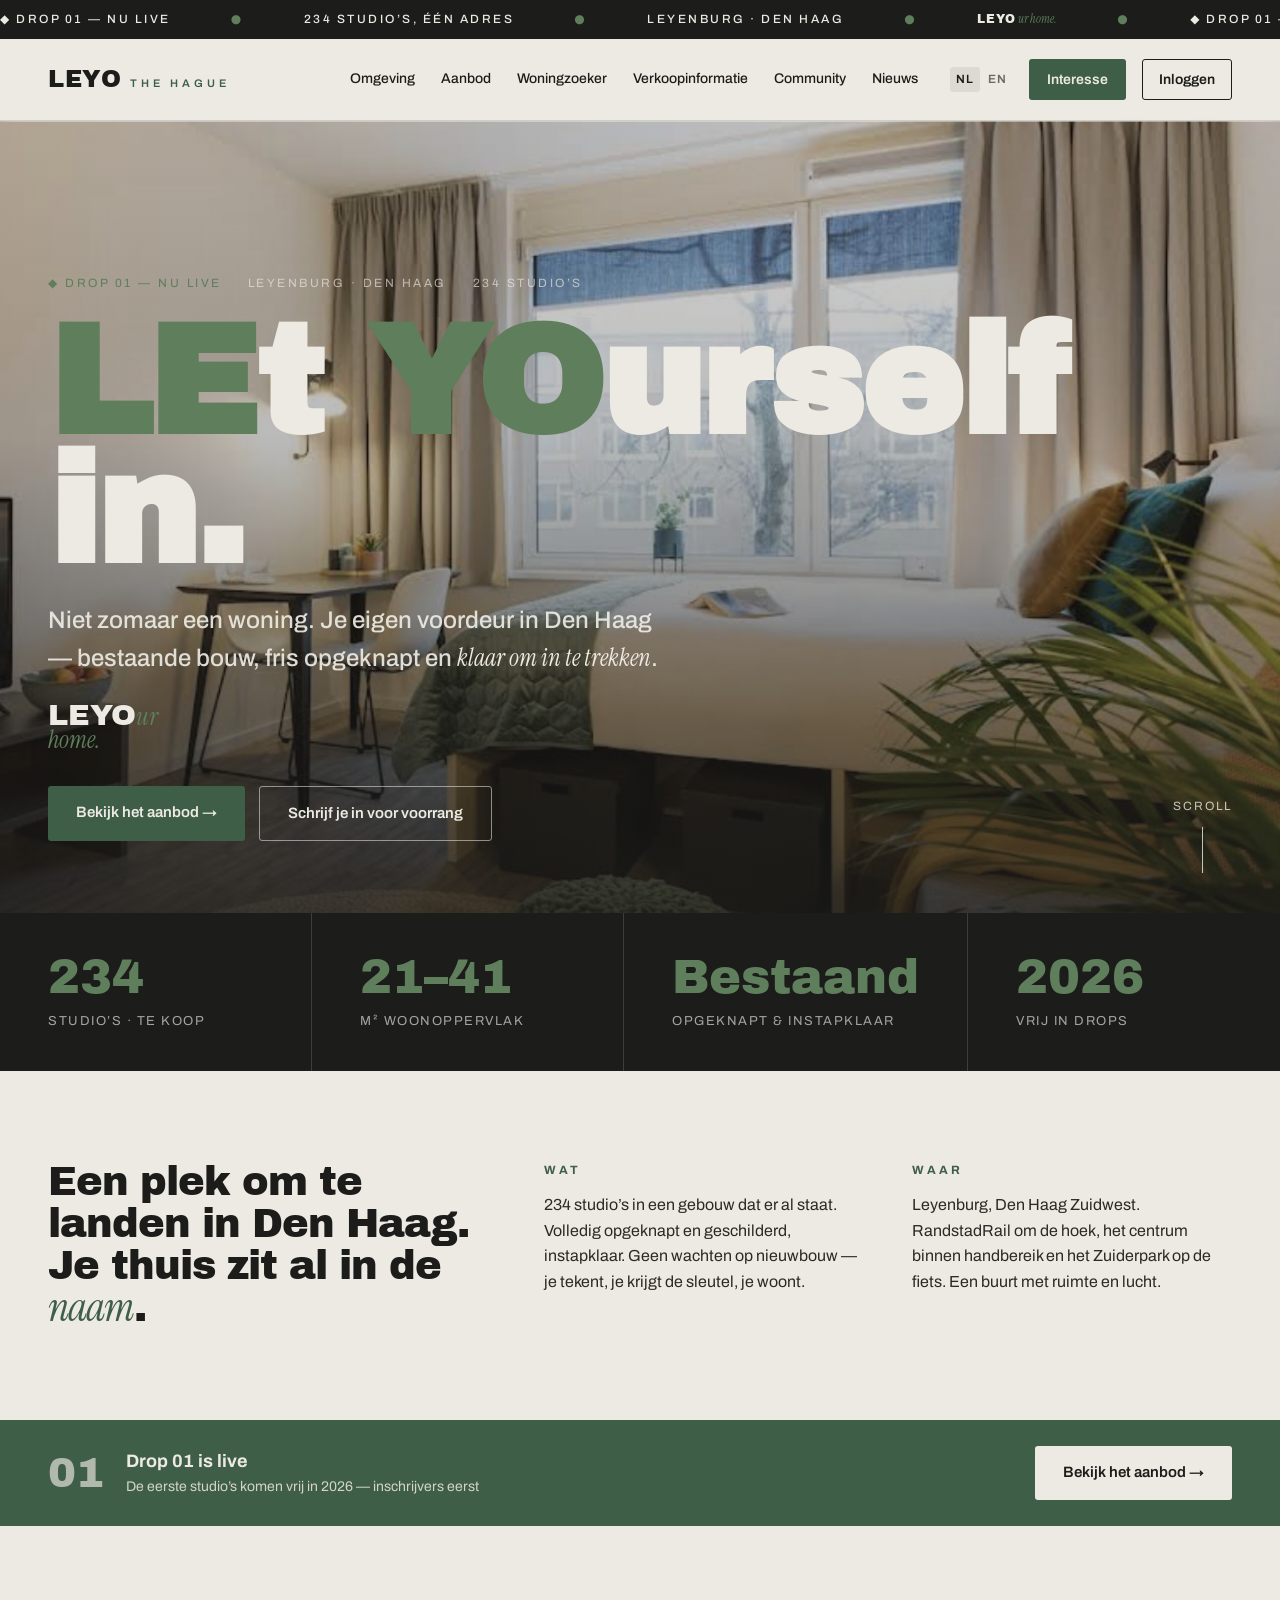
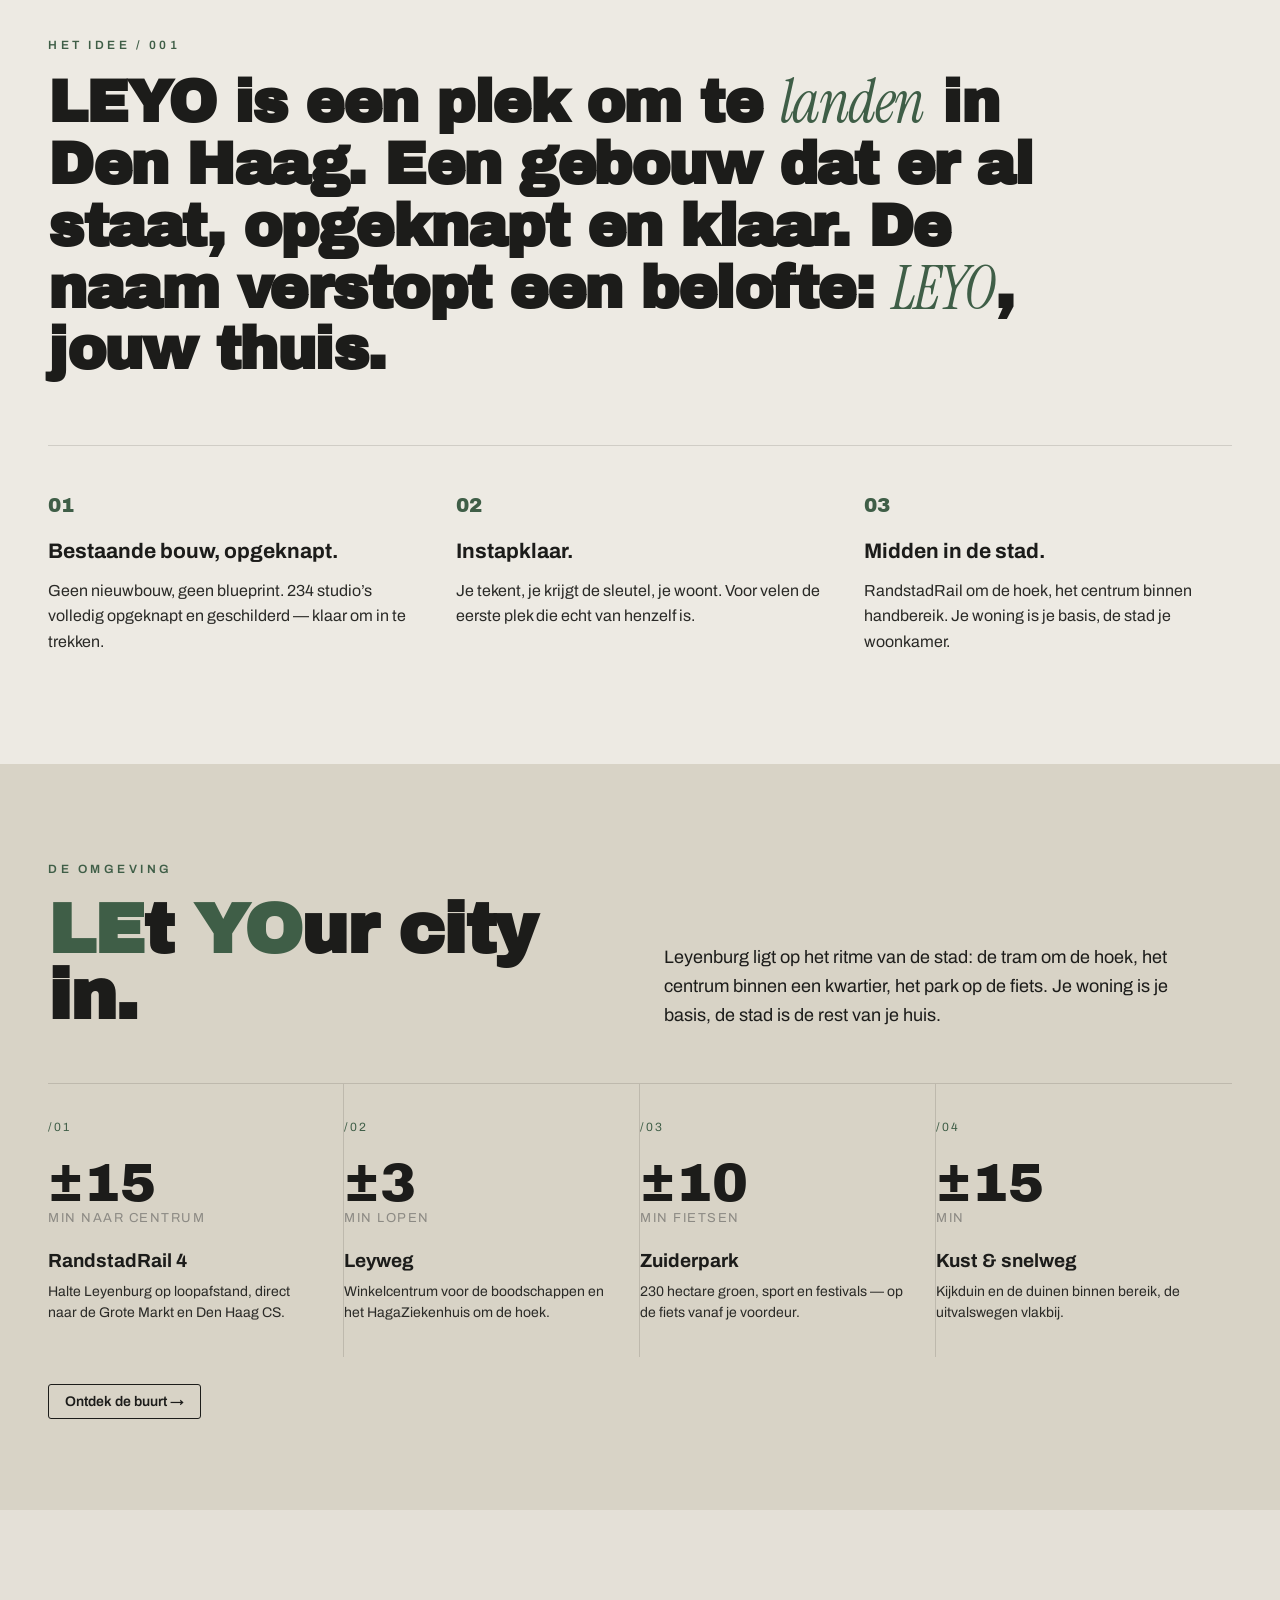
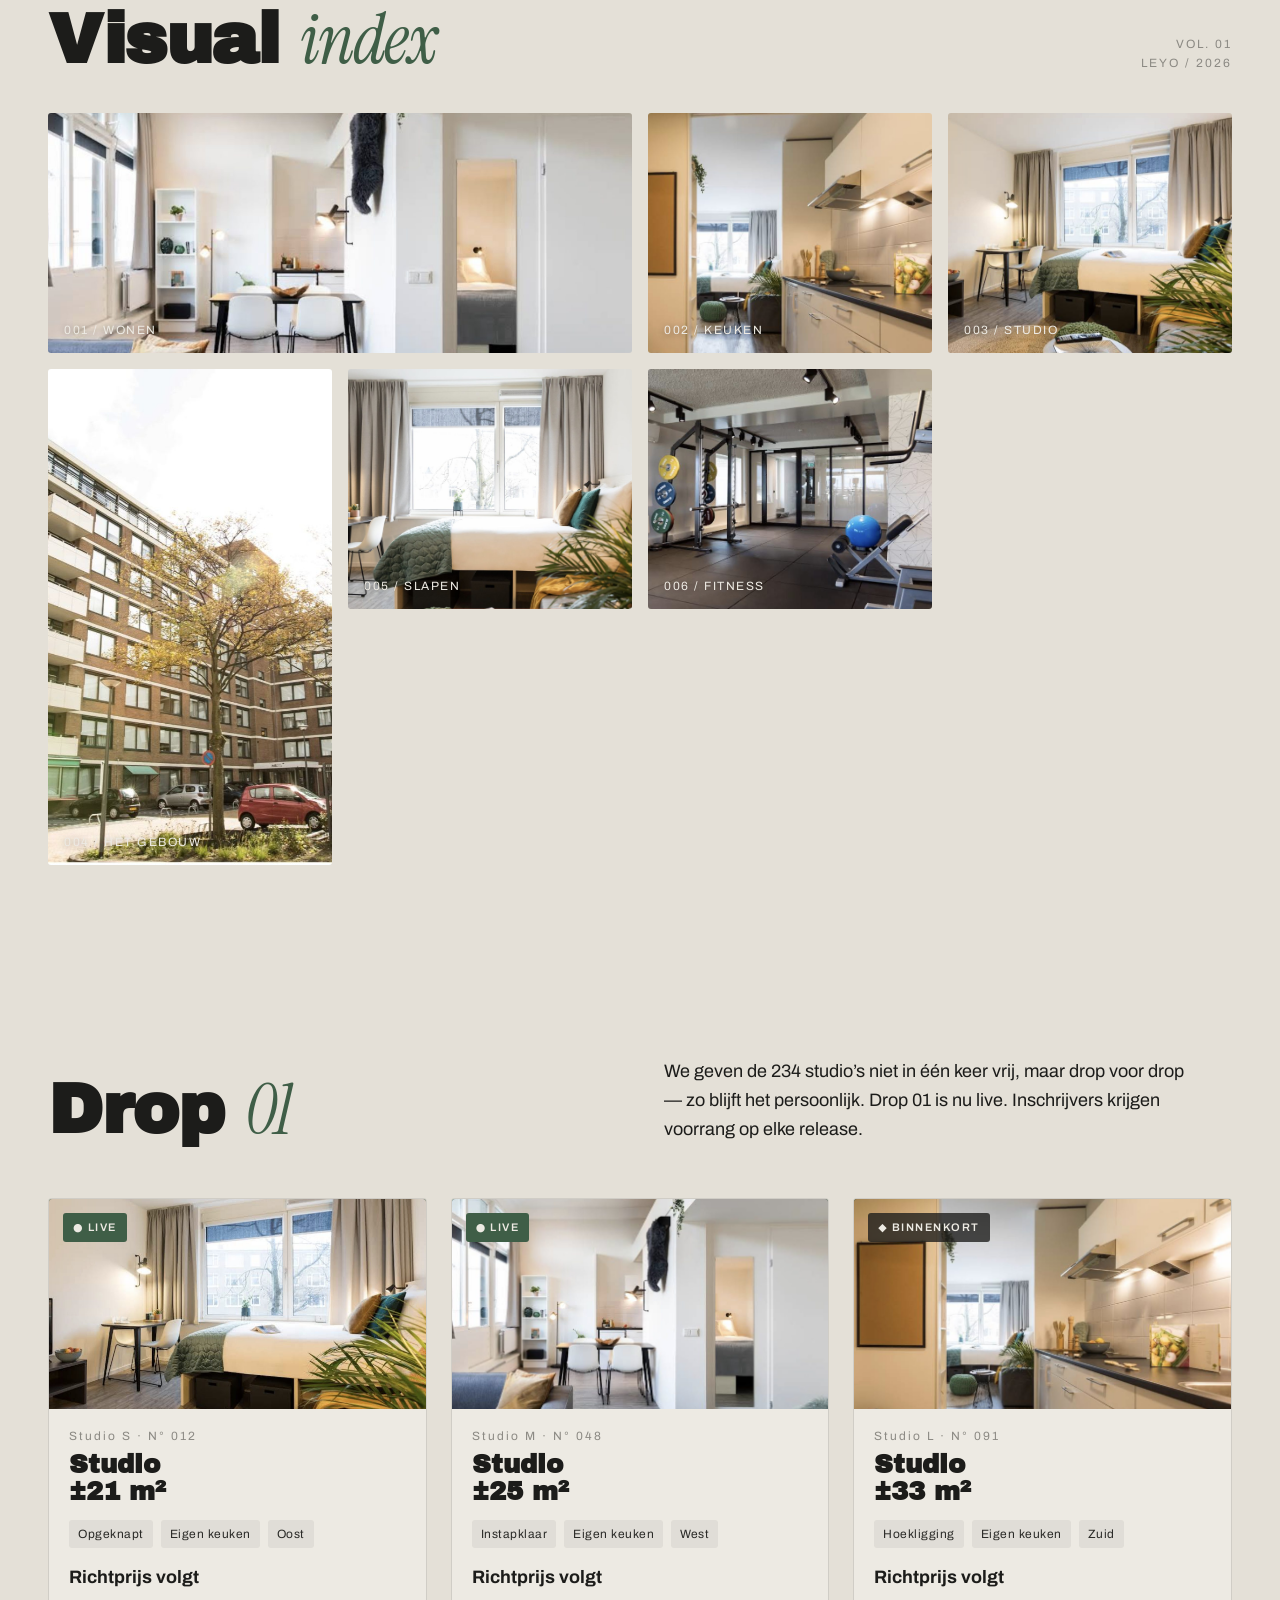
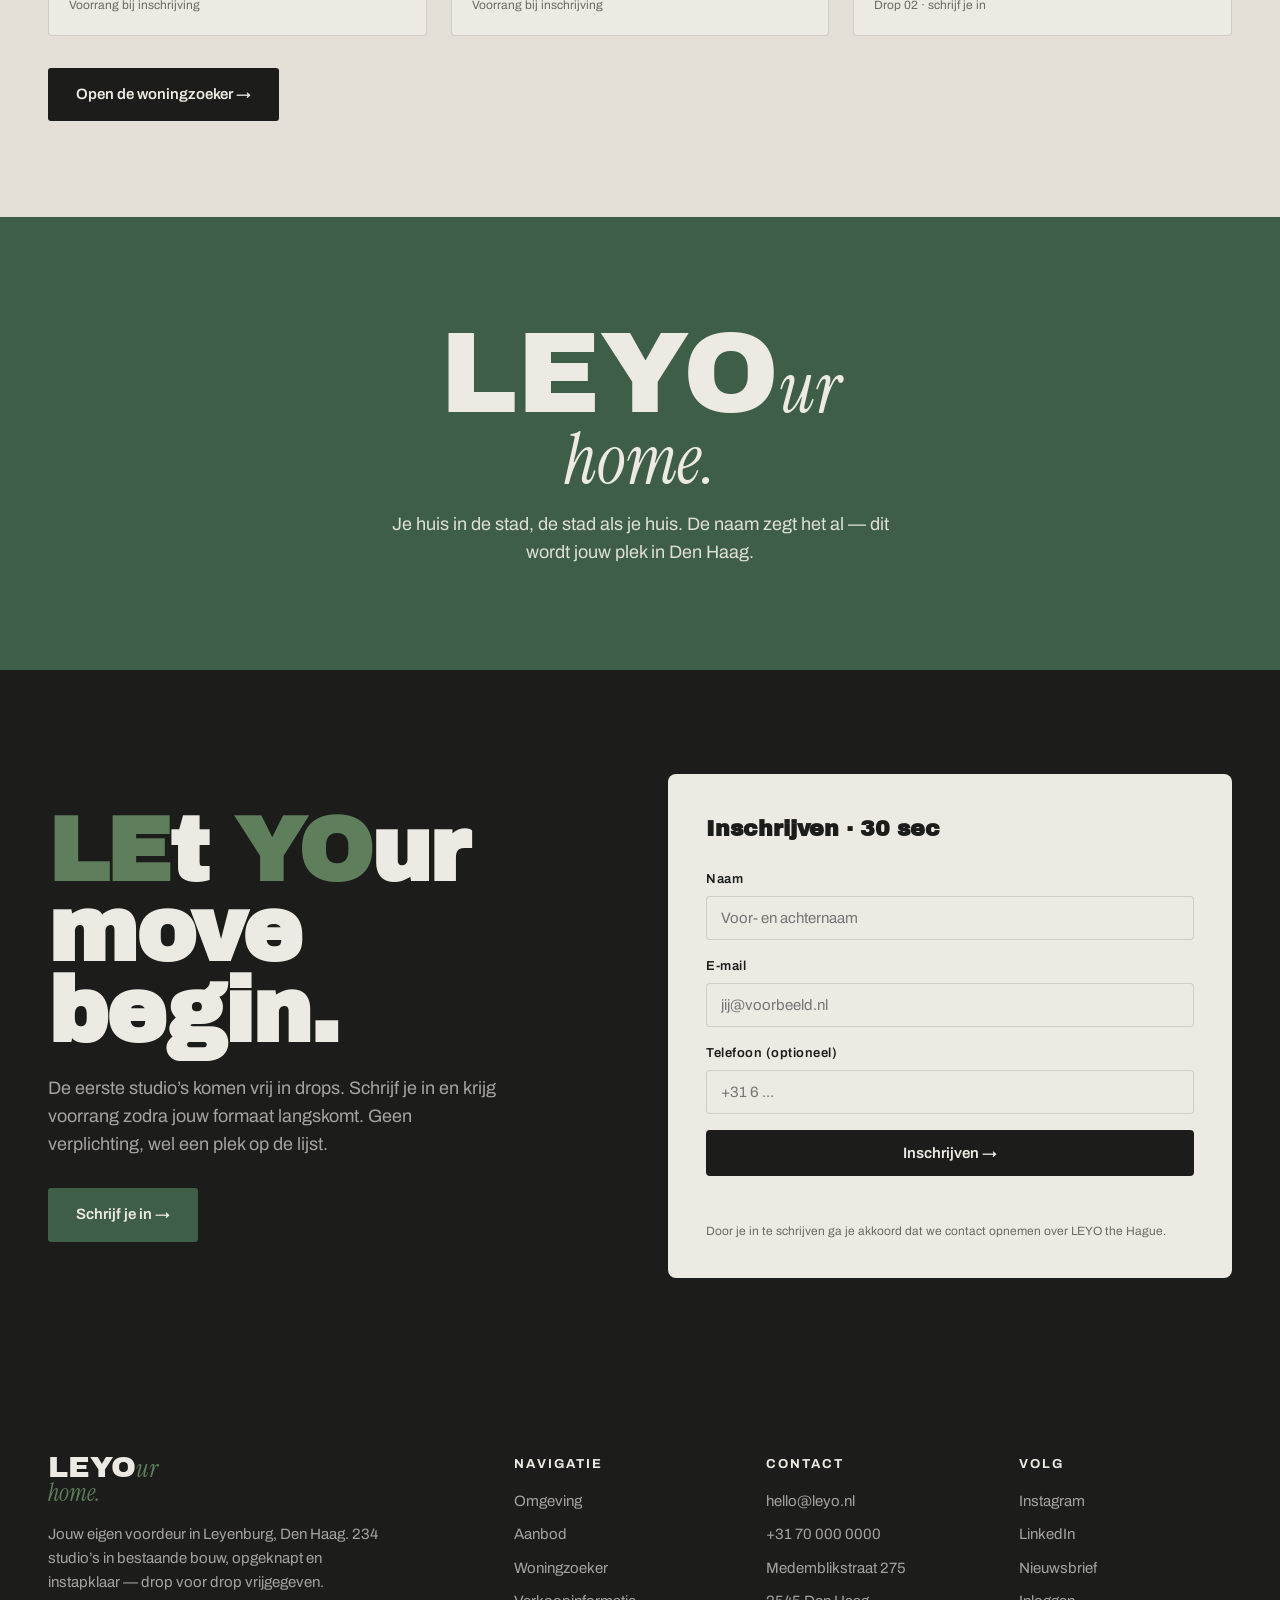
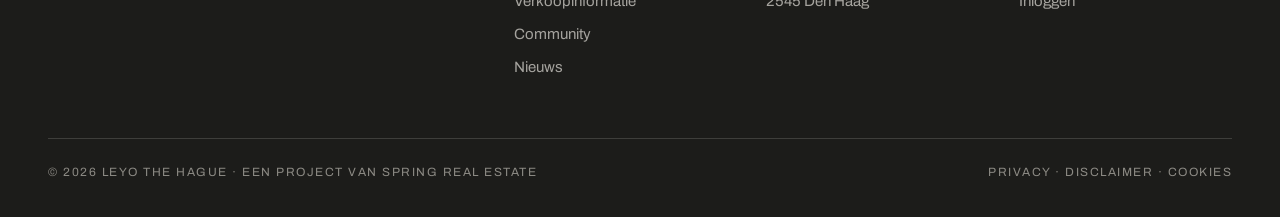
==== commit 18cbbfb5: "Stack the LEYOur home. stamp and de-cap the ticker variant The 'LEYO ur home.' mark read awkwardly o" ====
--- a/index.html
+++ b/index.html
@@ -17,13 +17,13 @@
     <span>◆ DROP 01 — NU LIVE</span><span class="ticker-dot">●</span>
     <span>234 STUDIO’S, ÉÉN ADRES</span><span class="ticker-dot">●</span>
     <span>LEYENBURG · DEN HAAG</span><span class="ticker-dot">●</span>
-    <span>LEYOUR HOME.</span><span class="ticker-dot">●</span>
+    <span class="t-stamp"><b>LEYO</b><em>ur home.</em></span><span class="ticker-dot">●</span>
   </div>
   <div class="ticker-marquee" aria-hidden="true">
     <span>◆ DROP 01 — NU LIVE</span><span class="ticker-dot">●</span>
     <span>234 STUDIO’S, ÉÉN ADRES</span><span class="ticker-dot">●</span>
     <span>LEYENBURG · DEN HAAG</span><span class="ticker-dot">●</span>
-    <span>LEYOUR HOME.</span><span class="ticker-dot">●</span>
+    <span class="t-stamp"><b>LEYO</b><em>ur home.</em></span><span class="ticker-dot">●</span>
   </div>
 </div>
 
@@ -58,7 +58,7 @@
     <p class="hero-cine-sub">
       Niet zomaar een woning. Je eigen voordeur in Den Haag — bestaande bouw, fris opgeknapt en <em>klaar om in te trekken</em>.
     </p>
-    <div class="hero-cine-stamp"><b>LEYO</b><span>ur home.</span></div>
+    <div class="hero-cine-stamp"><span class="ls-top">LEYO<em>ur</em></span><span class="ls-bot">home.</span></div>
     <div class="hero-cine-cta">
       <a class="btn-rust" href="aanbod.html">Bekijk het aanbod →</a>
       <a class="btn-ghost-light" href="interesse.html">Schrijf je in voor voorrang</a>
@@ -223,7 +223,7 @@
 
 <section class="stampband">
   <div class="stampband-inner">
-    <div class="big">LEYO<span>ur home.</span></div>
+    <div class="big"><span class="ls-top">LEYO<em>ur</em></span><span class="ls-bot">home.</span></div>
     <p>Je huis in de stad, de stad als je huis. De naam zegt het al — dit wordt jouw plek in Den Haag.</p>
   </div>
 </section>
@@ -252,7 +252,7 @@
 <footer>
   <div class="footer-grid">
     <div>
-      <a class="footer-logo" href="index.html">LEYO<span class="footer-sub">ur home.</span></a>
+      <a class="footer-logo" href="index.html"><span class="ls-top">LEYO<em>ur</em></span><span class="ls-bot">home.</span></a>
       <p class="footer-tagline">Jouw eigen voordeur in Leyenburg, Den Haag. 234 studio’s in bestaande bouw, opgeknapt en instapklaar — drop voor drop vrijgegeven.</p>
     </div>
     <div class="footer-col">
--- a/assets/style.css
+++ b/assets/style.css
@@ -73,6 +73,10 @@
 }
 .ticker-marquee span{display:inline-flex;align-items:center;gap:60px;}
 .ticker-dot{color:var(--accent-soft);}
+/* ticker stamp: keep the wordplay readable (no all-caps mangling) */
+.ticker .t-stamp{text-transform:none;display:inline-flex;align-items:baseline;gap:2px;letter-spacing:0;}
+.ticker .t-stamp b{font-family:'Archivo Black';font-weight:400;letter-spacing:1px;color:var(--paper);}
+.ticker .t-stamp em{font-family:'Instrument Serif';font-style:italic;color:var(--accent-soft);}
 @keyframes ticker{from{transform:translateX(0);}to{transform:translateX(-100%);}}
 
 /* ============================================================
@@ -143,15 +147,18 @@
   background-size:cover;background-position:center;background-repeat:no-repeat;
   position:relative;
 }
-.img-facade  {background-image:url('img/facade.jpg'),  var(--ph);}
-.img-studio  {background-image:url('img/studio.jpg'),  var(--ph);}
-.img-bedroom {background-image:url('img/studio.jpg'),  var(--ph);}
-.img-living  {background-image:url('img/living.jpg'),  var(--ph);}
-.img-living2 {background-image:url('img/living.jpg'),  var(--ph);}
-.img-kitchen {background-image:url('img/kitchen.jpg'), var(--ph);}
-.img-bathroom{background-image:url('img/studio.jpg'),  var(--ph);}
-.img-gym     {background-image:url('img/gym.jpg'),     var(--ph);}
-.img-rooftop {background-image:url('img/facade.jpg'),  var(--ph);}
+.img-facade  {background-image:url('img/facade.jpg'),   var(--ph);}
+.img-studio  {background-image:url('img/studio.jpg'),   var(--ph);}
+.img-bedroom {background-image:url('img/bedroom.jpg'),  var(--ph);}
+.img-living  {background-image:url('img/living.jpg'),   var(--ph);}
+.img-living2 {background-image:url('img/living2.jpg'),  var(--ph);}
+.img-kitchen {background-image:url('img/kitchen.jpg'),  var(--ph);}
+.img-bathroom{background-image:url('img/bathroom.jpg'), var(--ph);}
+.img-gym     {background-image:url('img/gym.jpg'),      var(--ph);}
+.img-rooftop {background-image:url('img/rooftop.jpg'),  var(--ph);}
+.img-buurt   {background-image:url('img/buurt.jpg'),    var(--ph);}
+.img-render-bed   {background-image:url('img/render-bed.jpg'),    var(--ph);}
+.img-render-studio{background-image:url('img/render-studio.jpg'), var(--ph);}
 
 /* ============================================================
    LAYOUT PRIMITIVES
@@ -198,9 +205,15 @@
 .hero-cine-title .hl{color:var(--accent-soft);}
 .hero-cine-sub{font-size:clamp(18px,2.4vw,24px);max-width:620px;margin-top:26px;font-weight:500;color:rgba(237,234,227,.92);}
 .hero-cine-sub em{color:var(--paper);}
-.hero-cine-stamp{margin-top:22px;font-size:20px;}
-.hero-cine-stamp b{font-family:'Archivo Black';color:var(--accent-soft);}
-.hero-cine-stamp span{font-family:'Instrument Serif';font-style:italic;}
+/* stacked LEYOur / home. stamp (shared shape) */
+.ls-top{display:block;font-family:'Archivo Black';line-height:.92;}
+.ls-top em{font-family:'Instrument Serif';font-style:italic;font-weight:400;font-size:.84em;}
+.ls-bot{display:block;font-family:'Instrument Serif';font-style:italic;font-weight:400;line-height:.95;}
+
+.hero-cine-stamp{margin-top:24px;display:flex;flex-direction:column;}
+.hero-cine-stamp .ls-top{font-size:30px;color:var(--paper);}
+.hero-cine-stamp .ls-top em{color:var(--accent-soft);}
+.hero-cine-stamp .ls-bot{font-size:24px;color:var(--accent-soft);}
 .hero-cine-cta{display:flex;gap:14px;margin-top:34px;flex-wrap:wrap;}
 .hero-cine-scroll{position:absolute;right:var(--pad);bottom:40px;z-index:2;color:var(--paper);text-decoration:none;font-size:12px;letter-spacing:2px;text-transform:uppercase;display:flex;flex-direction:column;align-items:center;gap:12px;opacity:.8;}
 .hero-cine-scroll-line{width:1px;height:46px;background:var(--paper);}
@@ -317,8 +330,10 @@
    ============================================================ */
 .stampband{background:var(--accent);color:var(--paper);padding:104px var(--pad);text-align:center;}
 .stampband-inner{max-width:var(--maxw);margin:0 auto;display:flex;flex-direction:column;align-items:center;gap:18px;}
-.stampband .big{font-family:'Archivo Black';font-size:clamp(52px,9vw,132px);line-height:.9;}
-.stampband .big span{font-family:'Instrument Serif';font-style:italic;font-weight:400;}
+.stampband .big{font-family:'Archivo Black';font-size:clamp(52px,9vw,132px);line-height:.84;display:flex;flex-direction:column;align-items:center;}
+.stampband .big .ls-top{color:var(--paper);}
+.stampband .big .ls-top em{color:var(--paper);font-size:.62em;}
+.stampband .big .ls-bot{color:var(--paper);font-size:.6em;}
 .stampband p{max-width:540px;font-size:18px;opacity:.92;}
 
 /* ============================================================
@@ -440,8 +455,10 @@
    ============================================================ */
 footer{background:var(--ink);color:var(--muted-light);padding:72px var(--pad) 36px;}
 .footer-grid{max-width:var(--maxw);margin:0 auto;display:grid;grid-template-columns:2fr 1fr 1fr 1fr;gap:40px;}
-.footer-logo{font-family:'Archivo Black';font-size:30px;color:var(--paper);text-decoration:none;display:inline-flex;align-items:baseline;gap:8px;}
-.footer-logo .footer-sub{font-family:'Instrument Serif';font-style:italic;font-size:.62em;color:var(--accent-soft);}
+.footer-logo{text-decoration:none;display:inline-flex;flex-direction:column;}
+.footer-logo .ls-top{font-size:30px;color:var(--paper);}
+.footer-logo .ls-top em{color:var(--accent-soft);}
+.footer-logo .ls-bot{font-size:24px;color:var(--accent-soft);}
 .footer-tagline{margin-top:18px;font-size:15px;max-width:340px;line-height:1.6;}
 .footer-col h4{color:var(--paper);font-size:13px;letter-spacing:2px;text-transform:uppercase;margin-bottom:16px;}
 .footer-col a{display:block;text-decoration:none;color:var(--muted-light);font-size:15px;margin-bottom:10px;transition:.18s;}
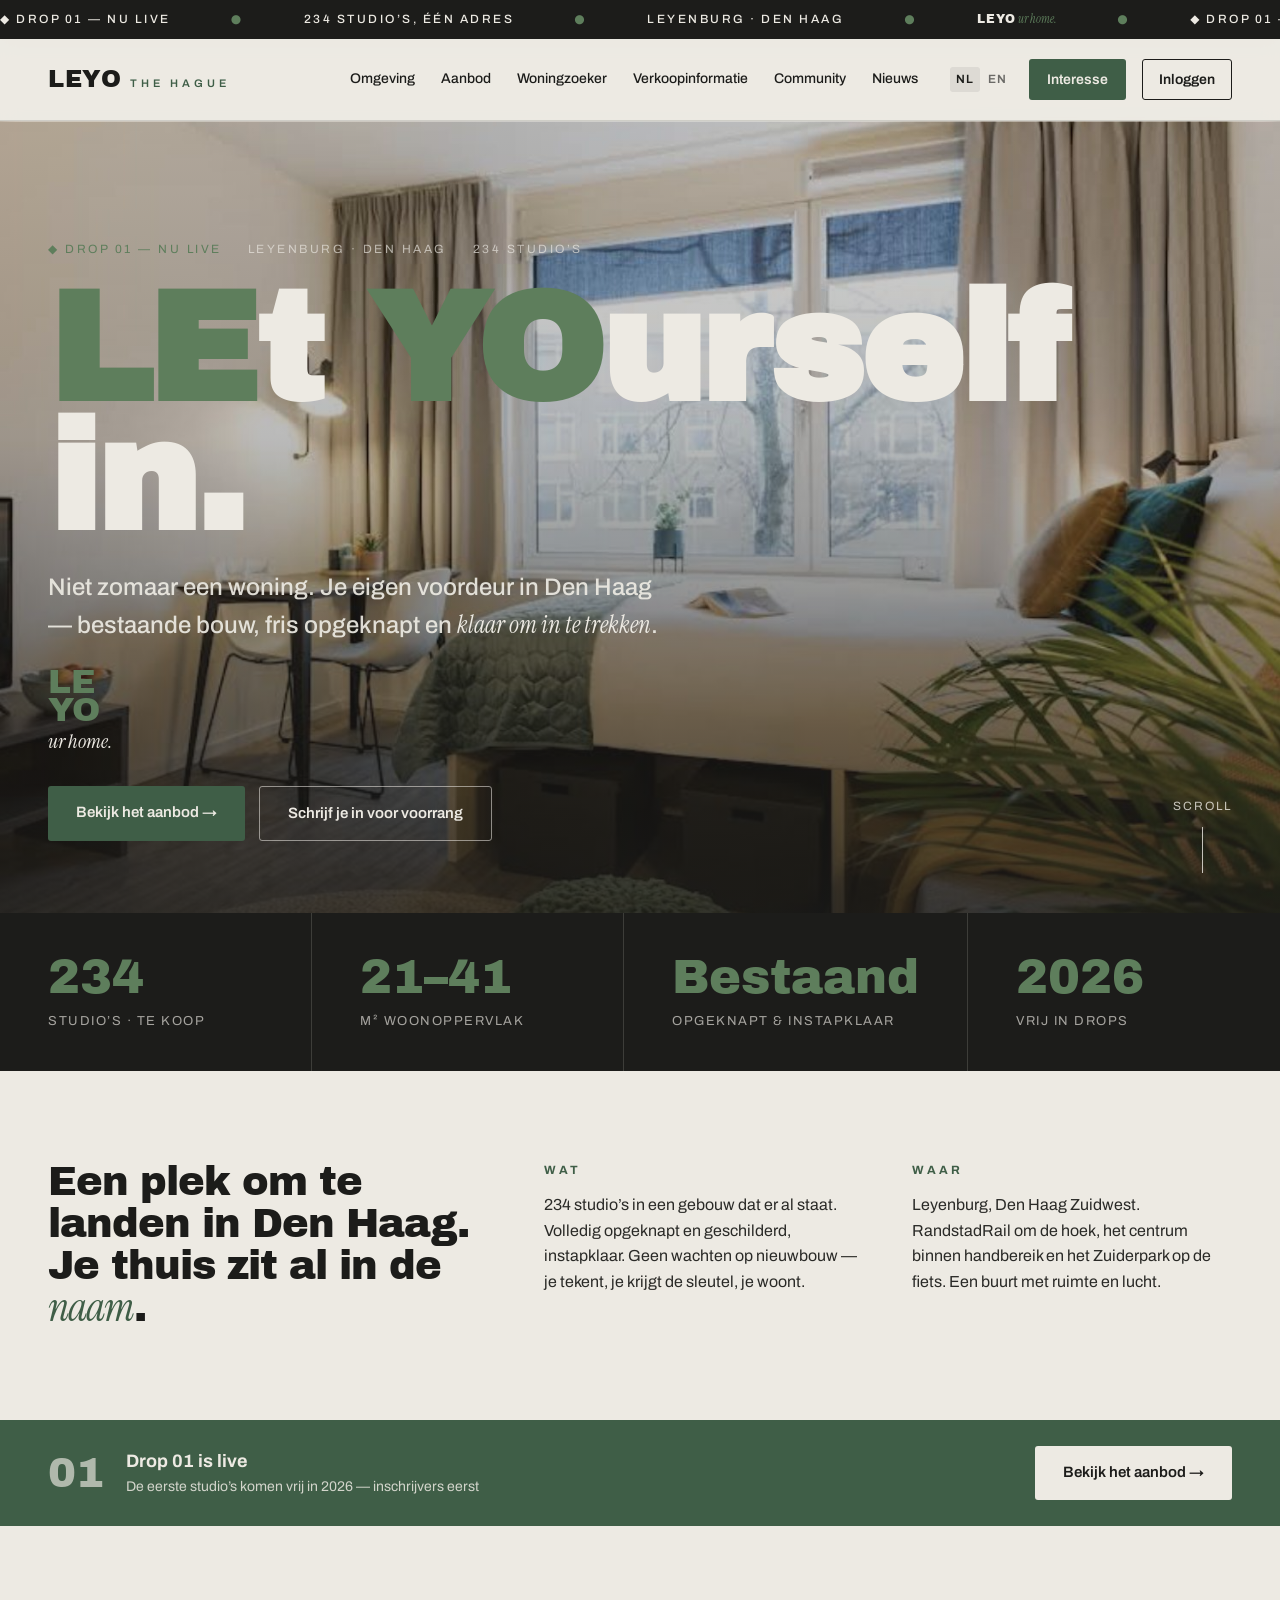
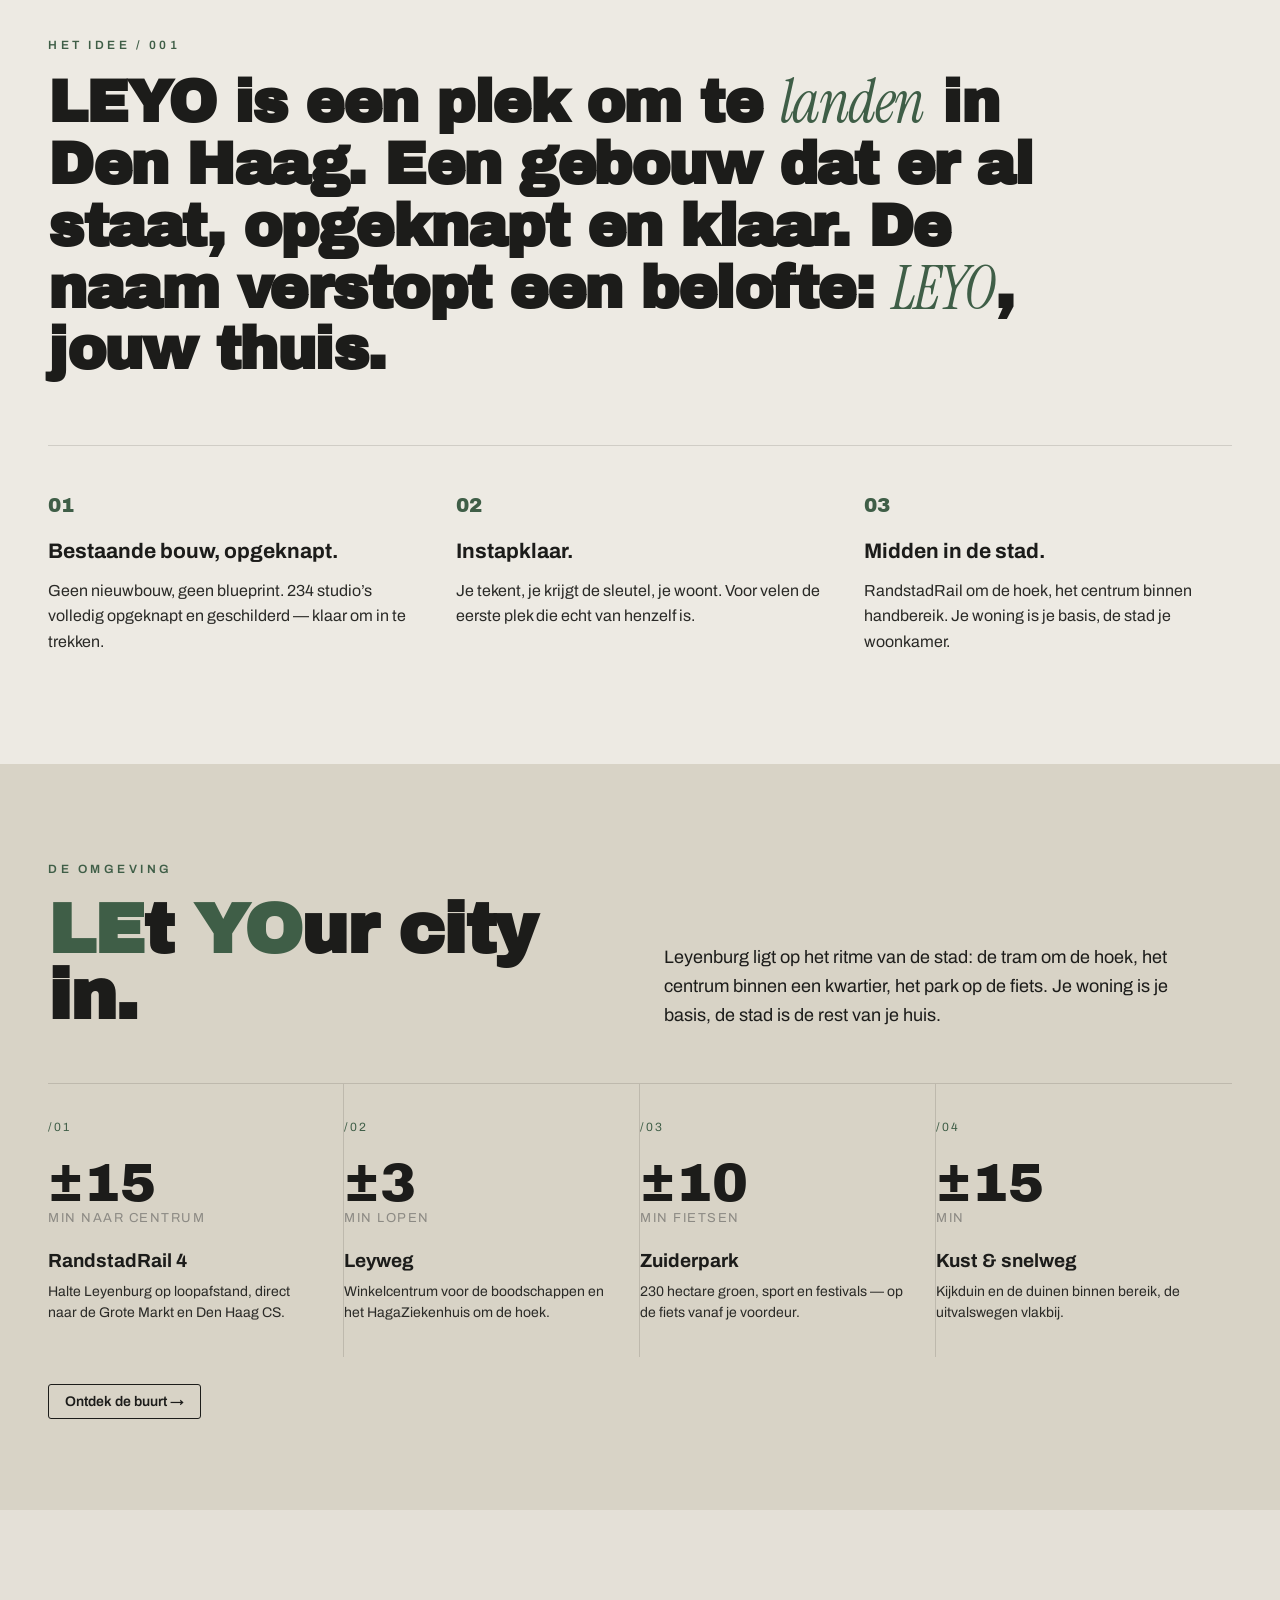
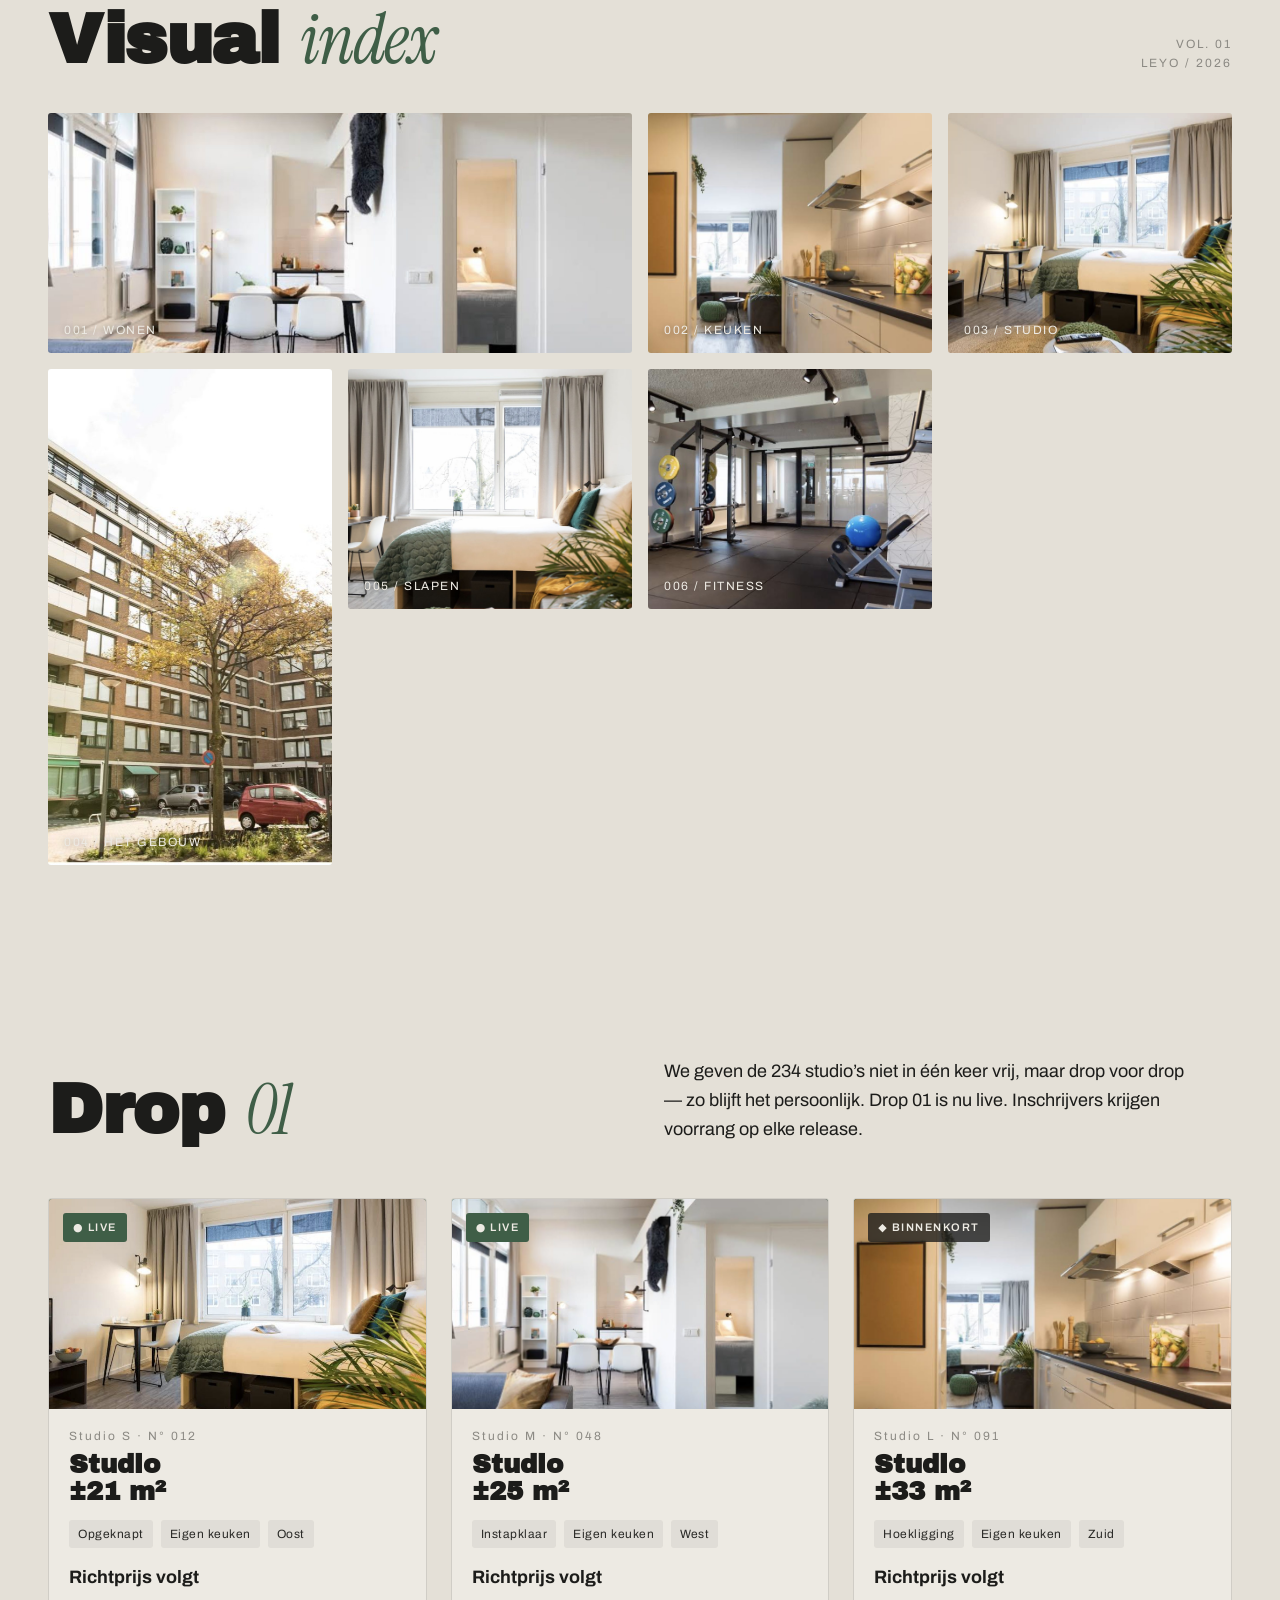
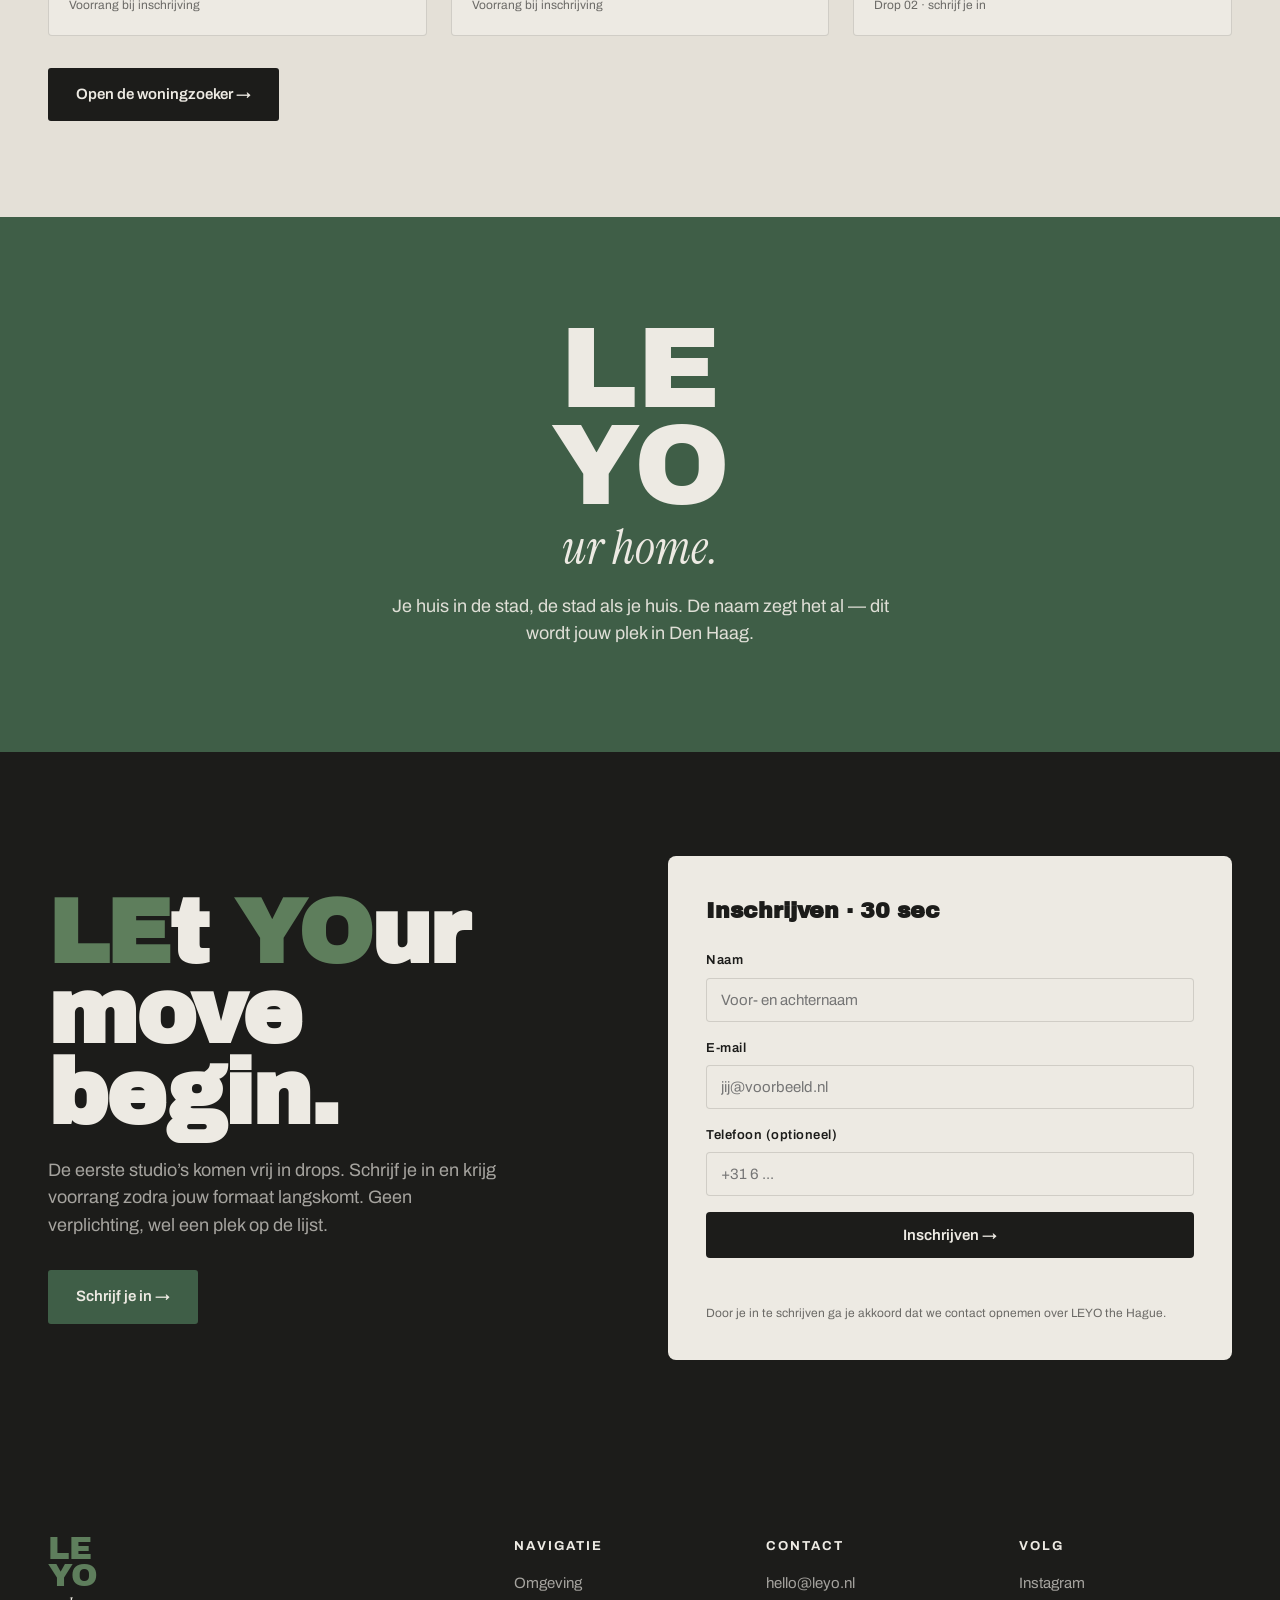
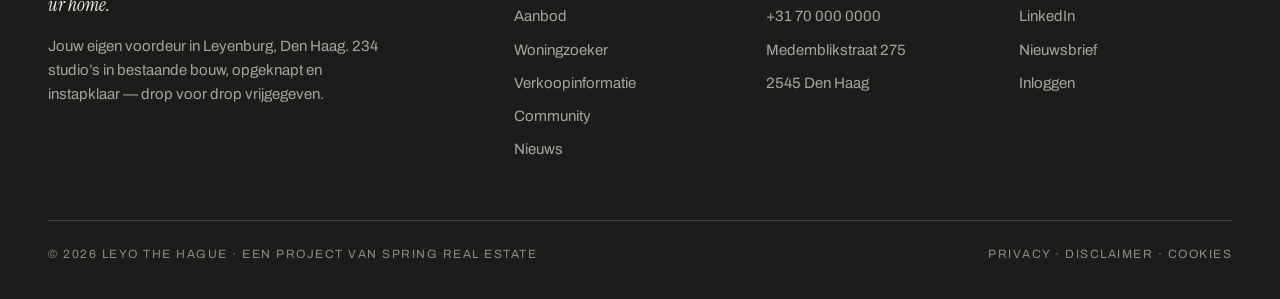
==== commit 7879de8a: "Restack stamp as LE / YO / ur home. Per feedback, set the stamp in three lines: LE on top, YO beneat" ====
--- a/index.html
+++ b/index.html
@@ -58,7 +58,7 @@
     <p class="hero-cine-sub">
       Niet zomaar een woning. Je eigen voordeur in Den Haag — bestaande bouw, fris opgeknapt en <em>klaar om in te trekken</em>.
     </p>
-    <div class="hero-cine-stamp"><span class="ls-top">LEYO<em>ur</em></span><span class="ls-bot">home.</span></div>
+    <div class="hero-cine-stamp"><span class="ls ls-le">LE</span><span class="ls ls-yo">YO</span><span class="ls ls-ur">ur home.</span></div>
     <div class="hero-cine-cta">
       <a class="btn-rust" href="aanbod.html">Bekijk het aanbod →</a>
       <a class="btn-ghost-light" href="interesse.html">Schrijf je in voor voorrang</a>
@@ -223,7 +223,7 @@
 
 <section class="stampband">
   <div class="stampband-inner">
-    <div class="big"><span class="ls-top">LEYO<em>ur</em></span><span class="ls-bot">home.</span></div>
+    <div class="big"><span class="ls ls-le">LE</span><span class="ls ls-yo">YO</span><span class="ls ls-ur">ur home.</span></div>
     <p>Je huis in de stad, de stad als je huis. De naam zegt het al — dit wordt jouw plek in Den Haag.</p>
   </div>
 </section>
@@ -252,7 +252,7 @@
 <footer>
   <div class="footer-grid">
     <div>
-      <a class="footer-logo" href="index.html"><span class="ls-top">LEYO<em>ur</em></span><span class="ls-bot">home.</span></a>
+      <a class="footer-logo" href="index.html"><span class="ls ls-le">LE</span><span class="ls ls-yo">YO</span><span class="ls ls-ur">ur home.</span></a>
       <p class="footer-tagline">Jouw eigen voordeur in Leyenburg, Den Haag. 234 studio’s in bestaande bouw, opgeknapt en instapklaar — drop voor drop vrijgegeven.</p>
     </div>
     <div class="footer-col">
--- a/assets/style.css
+++ b/assets/style.css
@@ -205,15 +205,13 @@
 .hero-cine-title .hl{color:var(--accent-soft);}
 .hero-cine-sub{font-size:clamp(18px,2.4vw,24px);max-width:620px;margin-top:26px;font-weight:500;color:rgba(237,234,227,.92);}
 .hero-cine-sub em{color:var(--paper);}
-/* stacked LEYOur / home. stamp (shared shape) */
-.ls-top{display:block;font-family:'Archivo Black';line-height:.92;}
-.ls-top em{font-family:'Instrument Serif';font-style:italic;font-weight:400;font-size:.84em;}
-.ls-bot{display:block;font-family:'Instrument Serif';font-style:italic;font-weight:400;line-height:.95;}
+/* stacked stamp: LE / YO / ur home. */
+.ls{display:block;font-family:'Archivo Black';line-height:.84;}
+.ls-ur{font-family:'Instrument Serif';font-style:italic;font-weight:400;line-height:1.1;text-transform:none;}
 
 .hero-cine-stamp{margin-top:24px;display:flex;flex-direction:column;}
-.hero-cine-stamp .ls-top{font-size:30px;color:var(--paper);}
-.hero-cine-stamp .ls-top em{color:var(--accent-soft);}
-.hero-cine-stamp .ls-bot{font-size:24px;color:var(--accent-soft);}
+.hero-cine-stamp .ls-le,.hero-cine-stamp .ls-yo{font-size:34px;color:var(--accent-soft);}
+.hero-cine-stamp .ls-ur{font-size:20px;color:var(--paper);margin-top:5px;}
 .hero-cine-cta{display:flex;gap:14px;margin-top:34px;flex-wrap:wrap;}
 .hero-cine-scroll{position:absolute;right:var(--pad);bottom:40px;z-index:2;color:var(--paper);text-decoration:none;font-size:12px;letter-spacing:2px;text-transform:uppercase;display:flex;flex-direction:column;align-items:center;gap:12px;opacity:.8;}
 .hero-cine-scroll-line{width:1px;height:46px;background:var(--paper);}
@@ -330,10 +328,9 @@
    ============================================================ */
 .stampband{background:var(--accent);color:var(--paper);padding:104px var(--pad);text-align:center;}
 .stampband-inner{max-width:var(--maxw);margin:0 auto;display:flex;flex-direction:column;align-items:center;gap:18px;}
-.stampband .big{font-family:'Archivo Black';font-size:clamp(52px,9vw,132px);line-height:.84;display:flex;flex-direction:column;align-items:center;}
-.stampband .big .ls-top{color:var(--paper);}
-.stampband .big .ls-top em{color:var(--paper);font-size:.62em;}
-.stampband .big .ls-bot{color:var(--paper);font-size:.6em;}
+.stampband .big{font-family:'Archivo Black';font-size:clamp(52px,9vw,128px);line-height:.82;display:flex;flex-direction:column;align-items:center;}
+.stampband .big .ls-le,.stampband .big .ls-yo{color:var(--paper);}
+.stampband .big .ls-ur{color:var(--paper);font-size:.42em;margin-top:.14em;}
 .stampband p{max-width:540px;font-size:18px;opacity:.92;}
 
 /* ============================================================
@@ -456,9 +453,8 @@
 footer{background:var(--ink);color:var(--muted-light);padding:72px var(--pad) 36px;}
 .footer-grid{max-width:var(--maxw);margin:0 auto;display:grid;grid-template-columns:2fr 1fr 1fr 1fr;gap:40px;}
 .footer-logo{text-decoration:none;display:inline-flex;flex-direction:column;}
-.footer-logo .ls-top{font-size:30px;color:var(--paper);}
-.footer-logo .ls-top em{color:var(--accent-soft);}
-.footer-logo .ls-bot{font-size:24px;color:var(--accent-soft);}
+.footer-logo .ls-le,.footer-logo .ls-yo{font-size:32px;color:var(--accent-soft);}
+.footer-logo .ls-ur{font-size:19px;color:var(--paper);margin-top:5px;}
 .footer-tagline{margin-top:18px;font-size:15px;max-width:340px;line-height:1.6;}
 .footer-col h4{color:var(--paper);font-size:13px;letter-spacing:2px;text-transform:uppercase;margin-bottom:16px;}
 .footer-col a{display:block;text-decoration:none;color:var(--muted-light);font-size:15px;margin-bottom:10px;transition:.18s;}
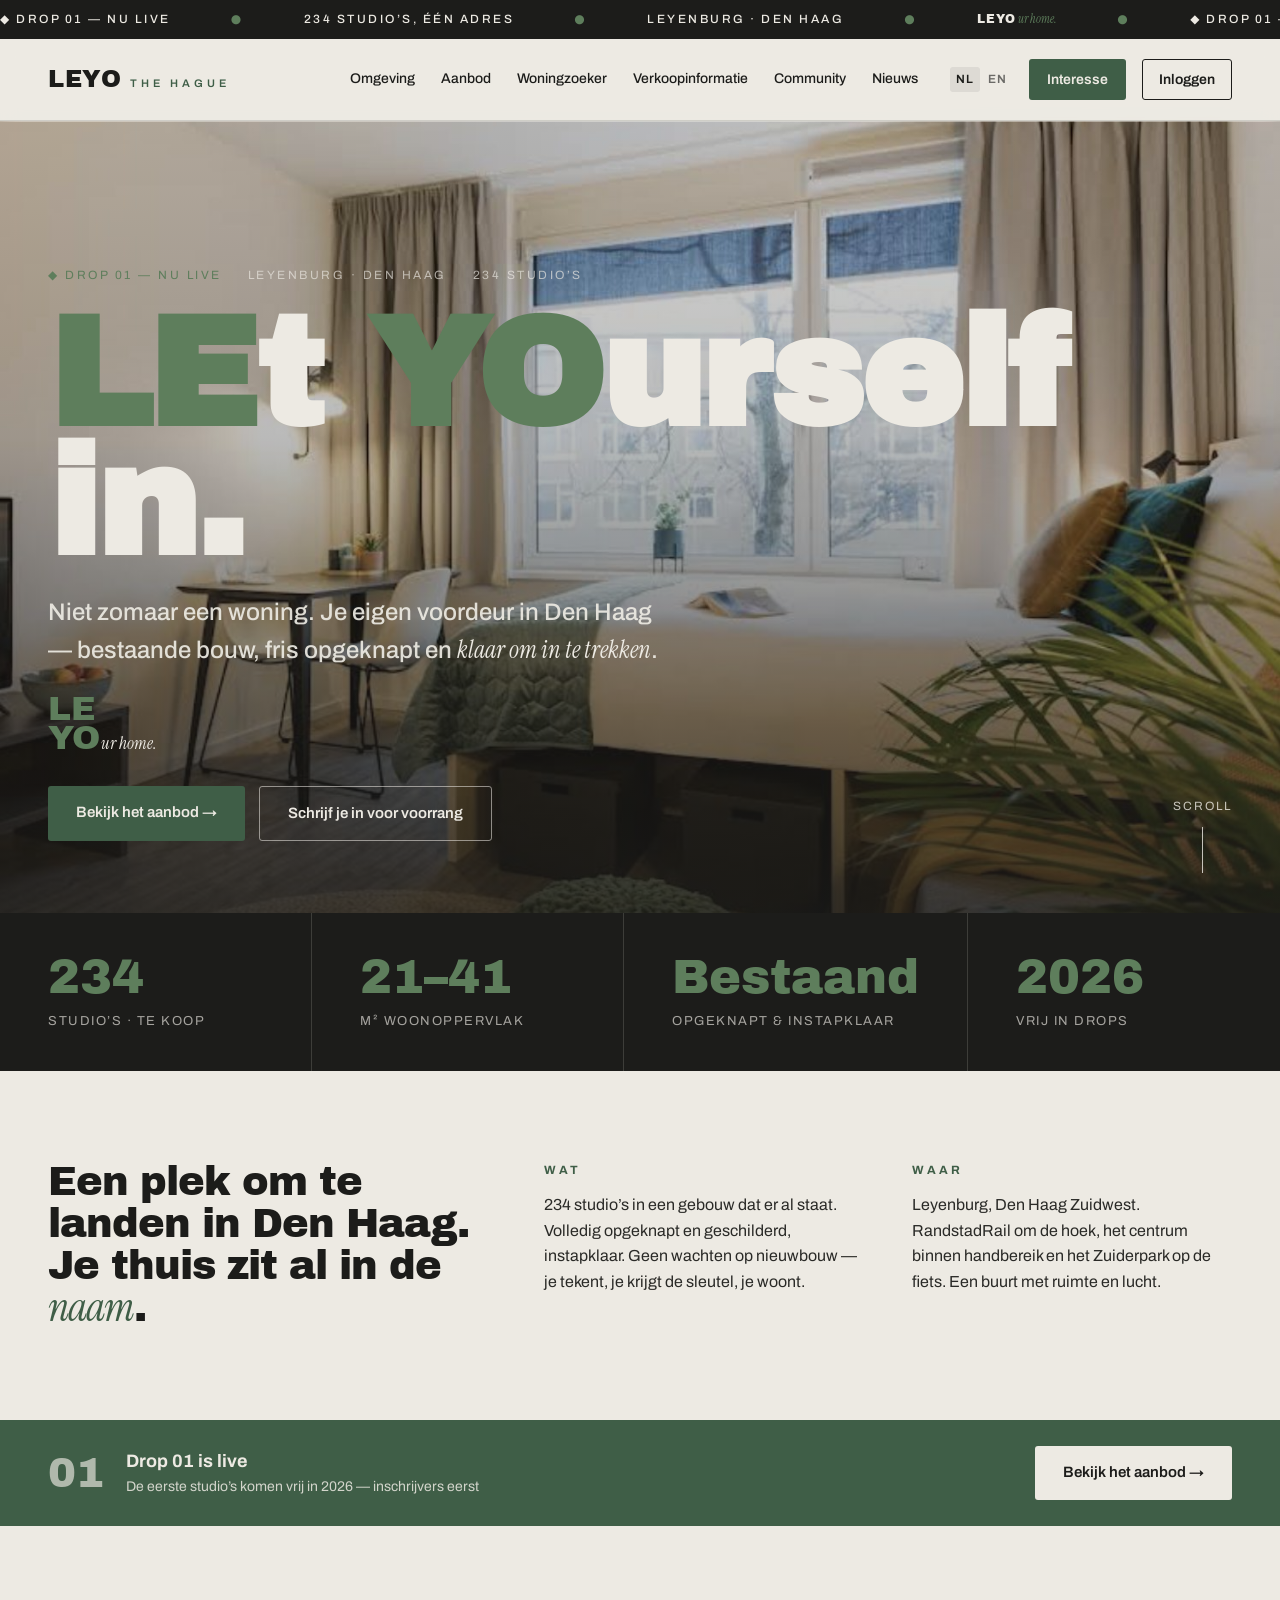
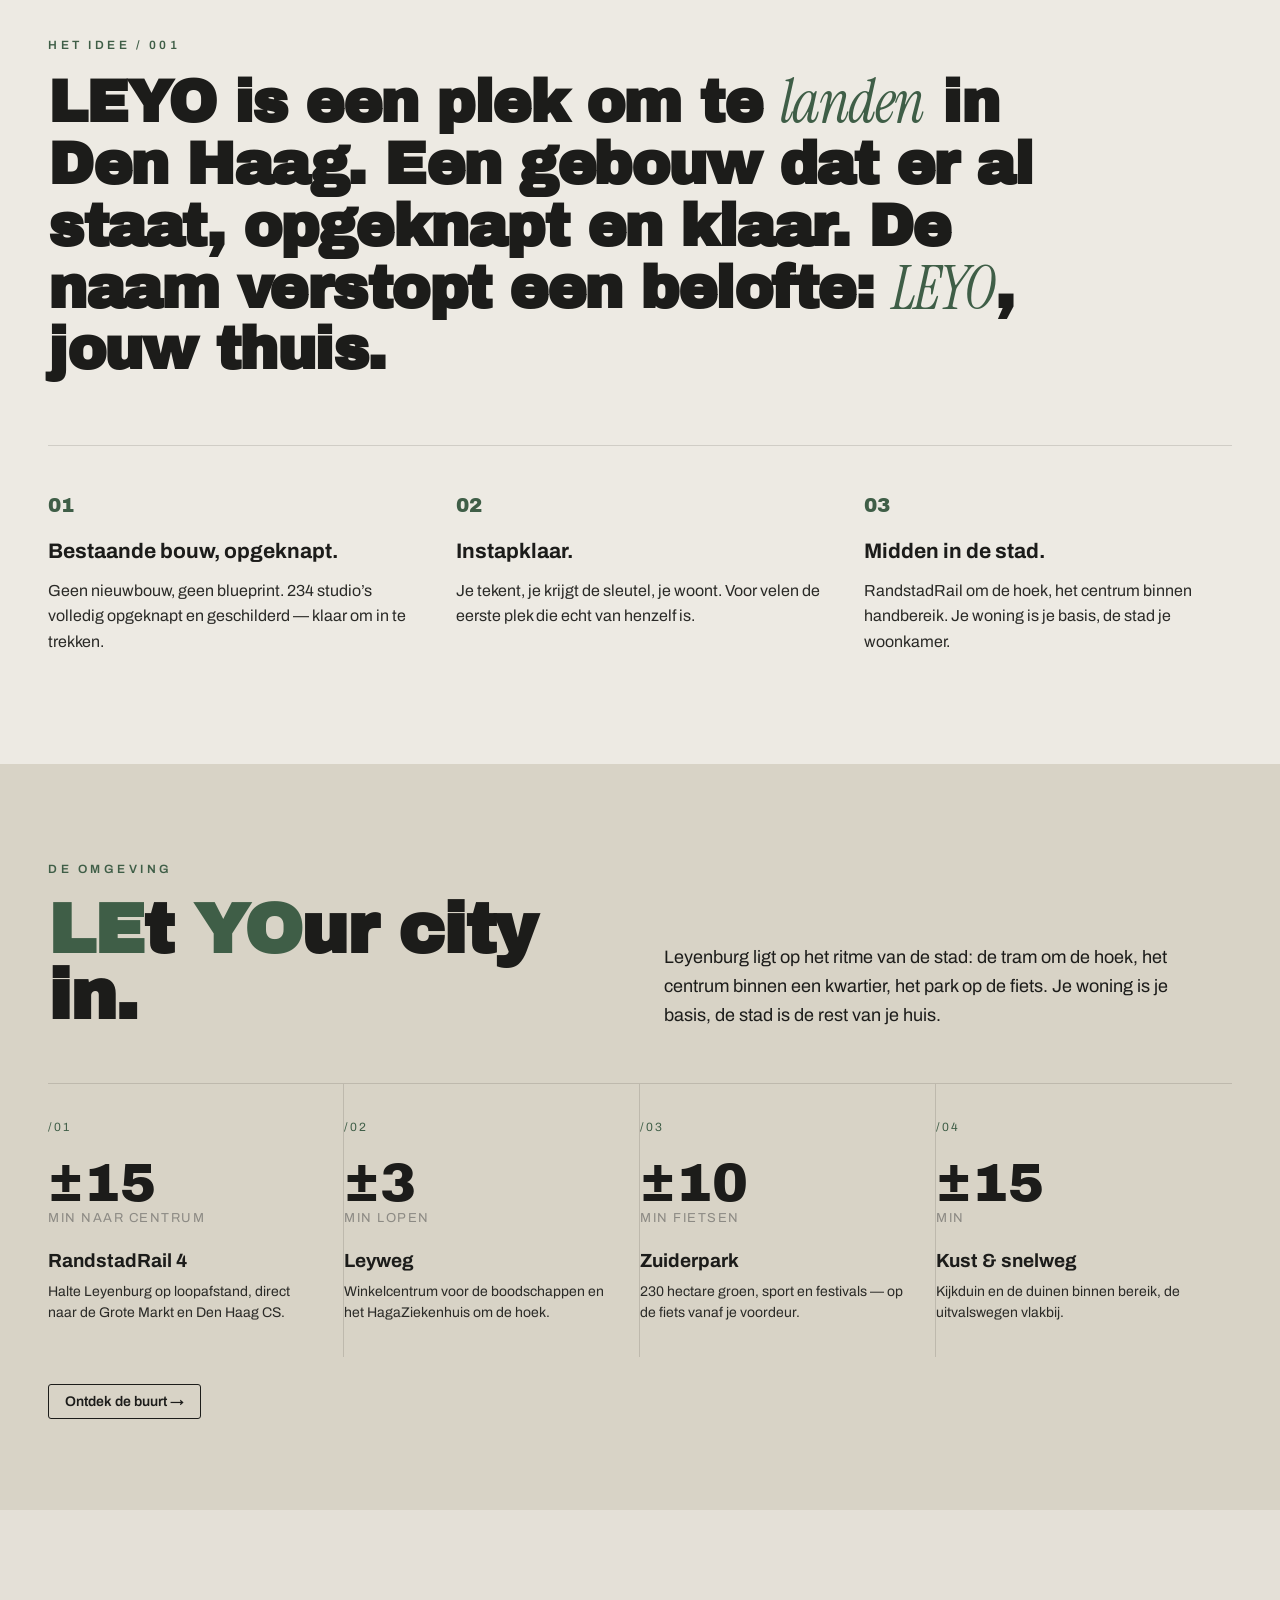
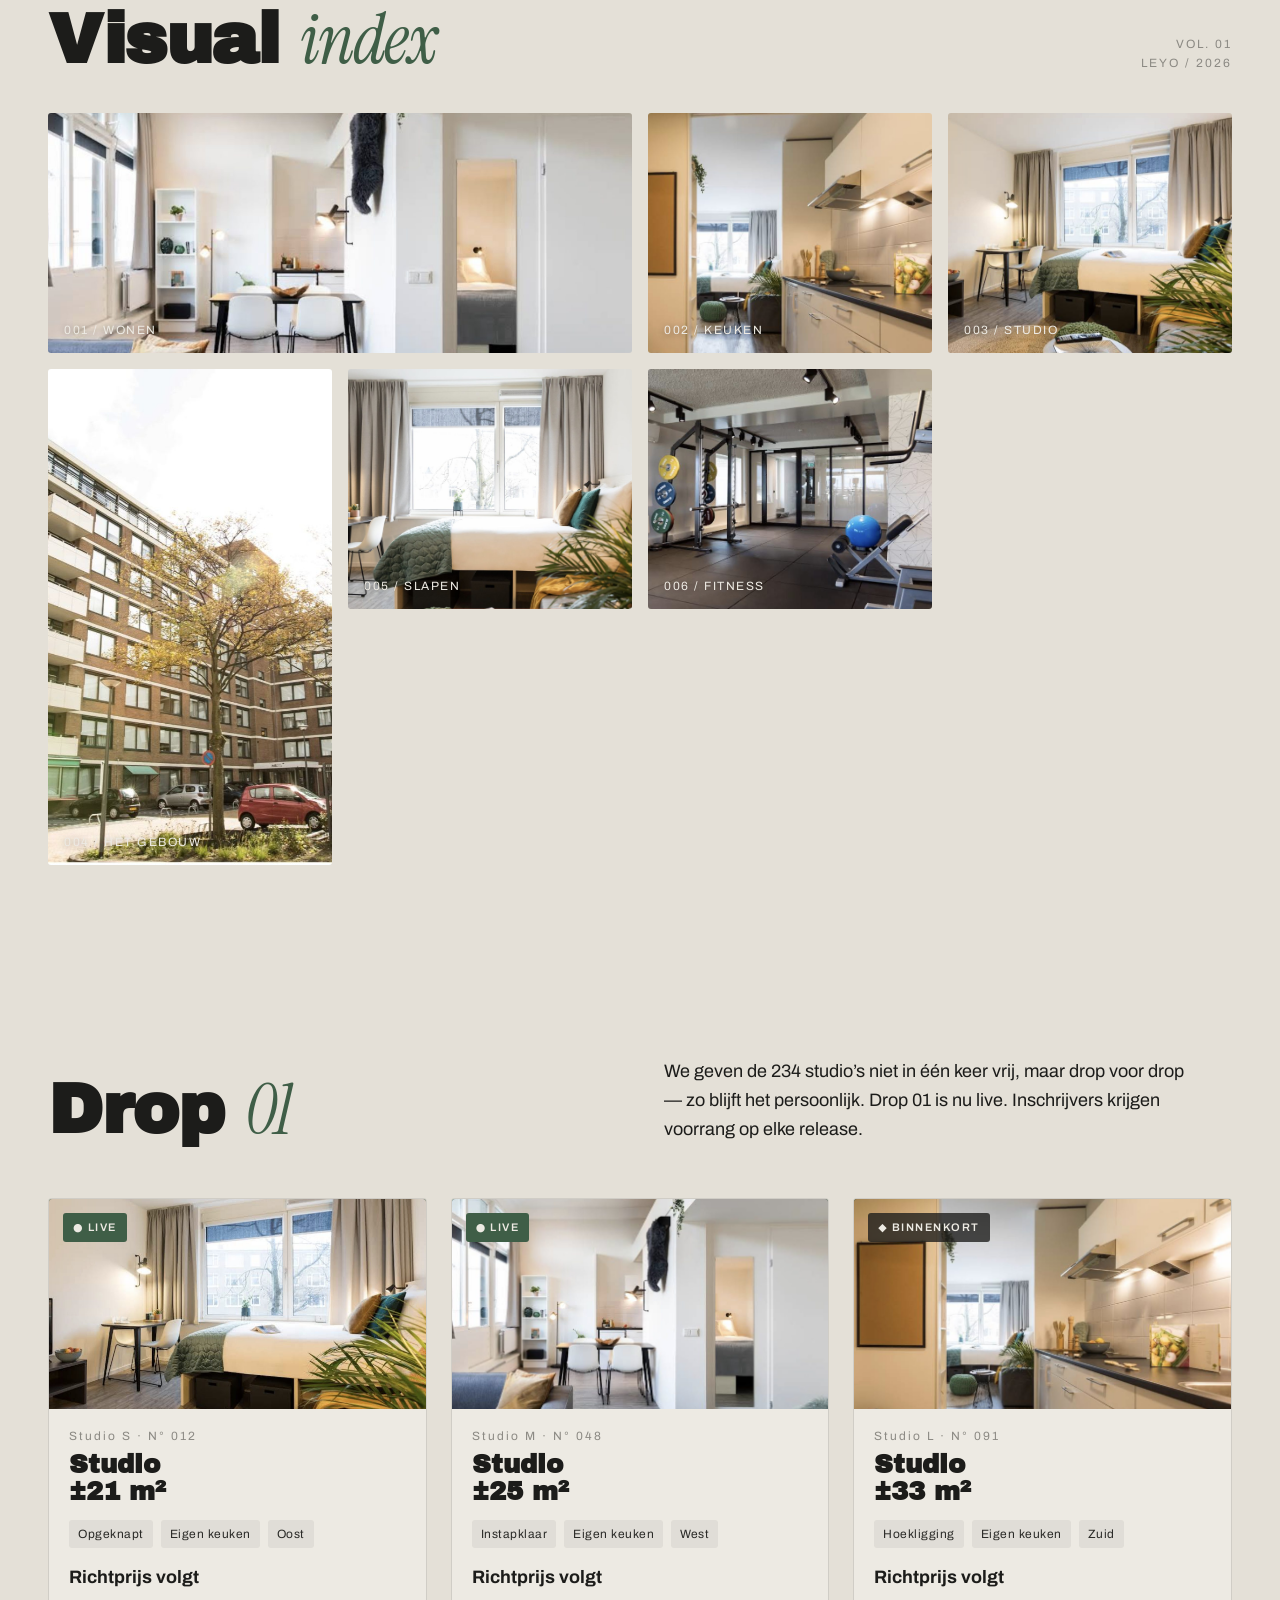
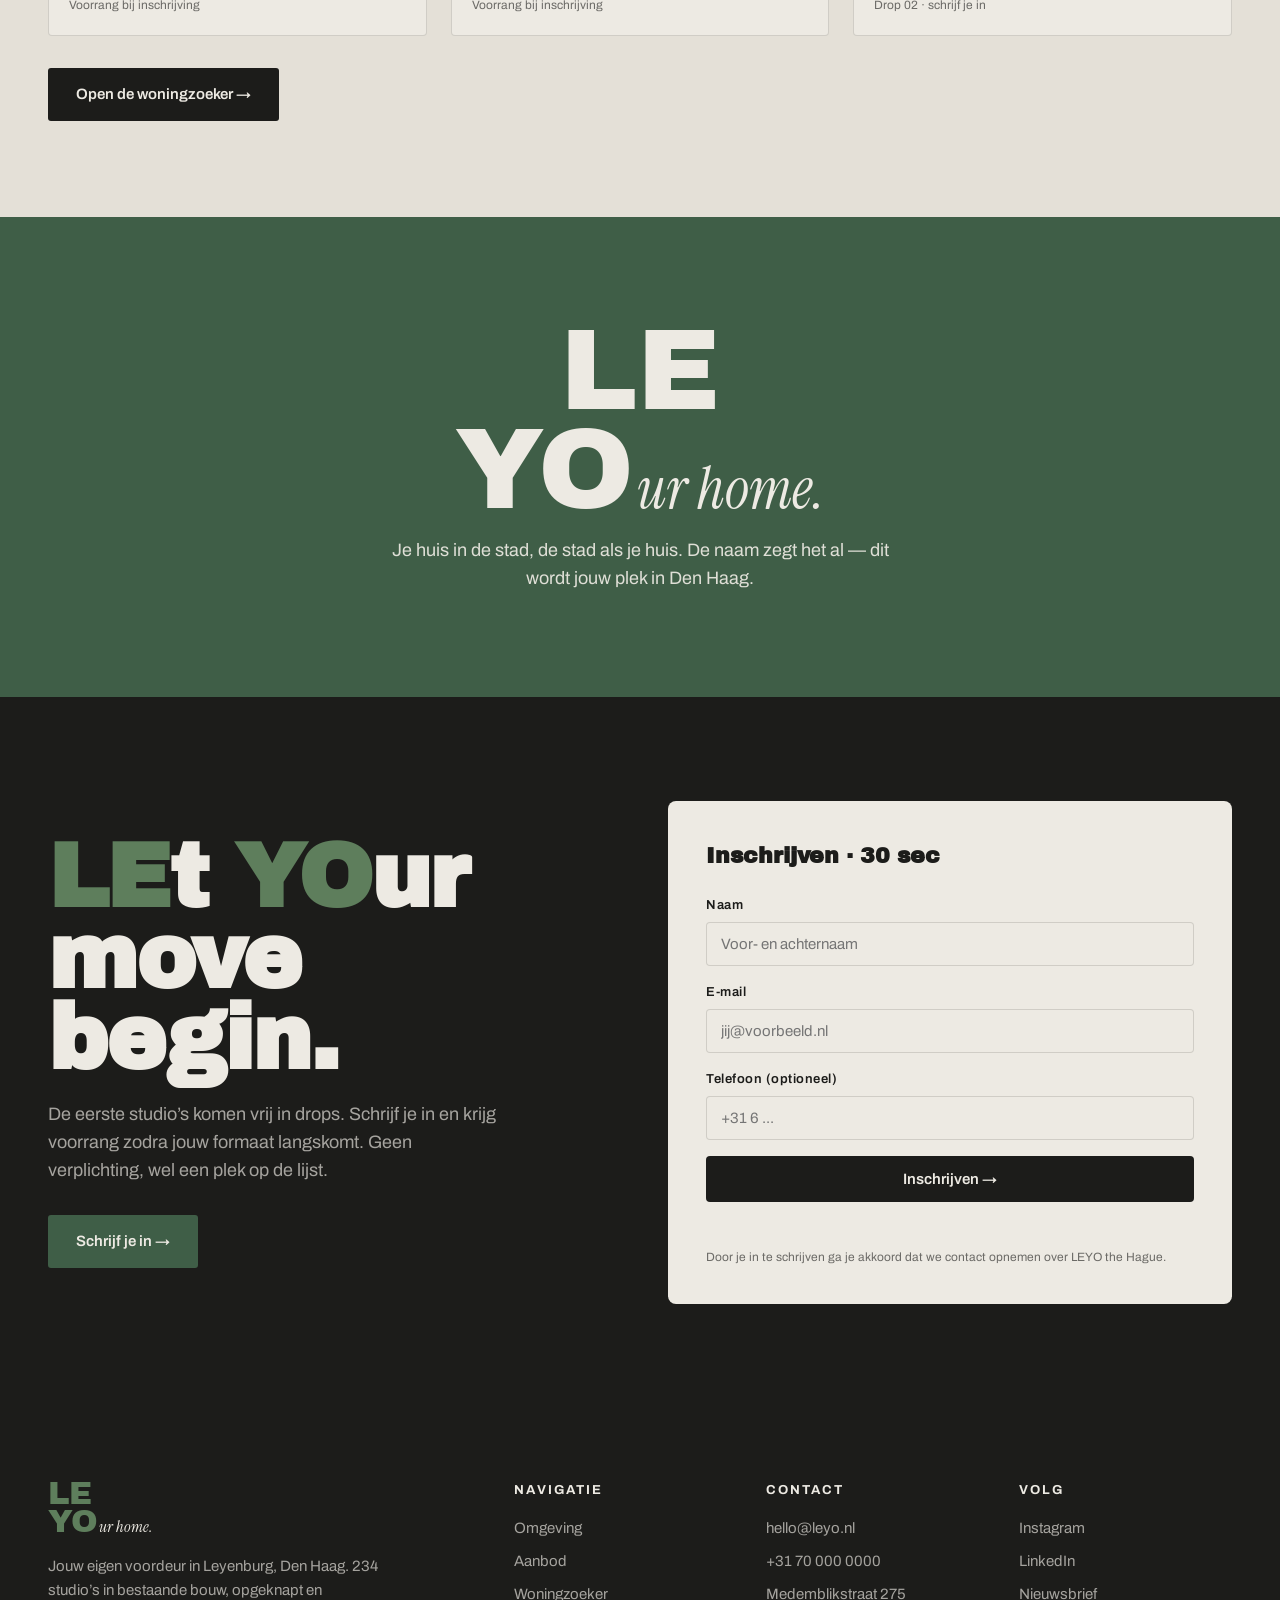
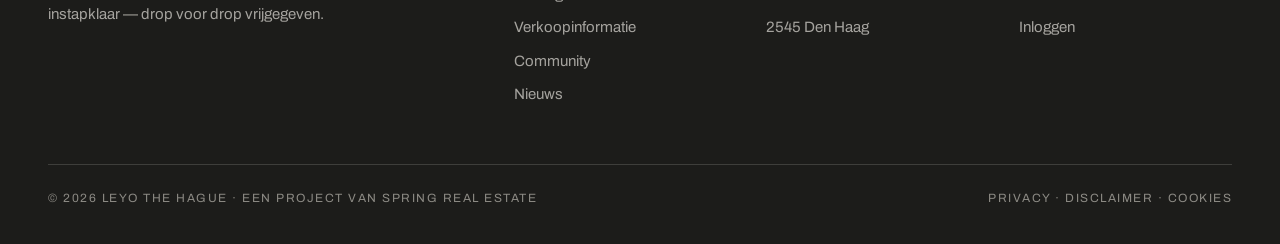
==== commit c3b821d2: "Stamp line 2: YOur home. with small ur home. after YO LE on line 1, YO with small lowercase 'ur home" ====
--- a/index.html
+++ b/index.html
@@ -58,7 +58,7 @@
     <p class="hero-cine-sub">
       Niet zomaar een woning. Je eigen voordeur in Den Haag — bestaande bouw, fris opgeknapt en <em>klaar om in te trekken</em>.
     </p>
-    <div class="hero-cine-stamp"><span class="ls ls-le">LE</span><span class="ls ls-yo">YO</span><span class="ls ls-ur">ur home.</span></div>
+    <div class="hero-cine-stamp"><span class="ls ls-le">LE</span><span class="ls ls-yo">YO<em class="ls-ur">ur home.</em></span></div>
     <div class="hero-cine-cta">
       <a class="btn-rust" href="aanbod.html">Bekijk het aanbod →</a>
       <a class="btn-ghost-light" href="interesse.html">Schrijf je in voor voorrang</a>
@@ -223,7 +223,7 @@
 
 <section class="stampband">
   <div class="stampband-inner">
-    <div class="big"><span class="ls ls-le">LE</span><span class="ls ls-yo">YO</span><span class="ls ls-ur">ur home.</span></div>
+    <div class="big"><span class="ls ls-le">LE</span><span class="ls ls-yo">YO<em class="ls-ur">ur home.</em></span></div>
     <p>Je huis in de stad, de stad als je huis. De naam zegt het al — dit wordt jouw plek in Den Haag.</p>
   </div>
 </section>
@@ -252,7 +252,7 @@
 <footer>
   <div class="footer-grid">
     <div>
-      <a class="footer-logo" href="index.html"><span class="ls ls-le">LE</span><span class="ls ls-yo">YO</span><span class="ls ls-ur">ur home.</span></a>
+      <a class="footer-logo" href="index.html"><span class="ls ls-le">LE</span><span class="ls ls-yo">YO<em class="ls-ur">ur home.</em></span></a>
       <p class="footer-tagline">Jouw eigen voordeur in Leyenburg, Den Haag. 234 studio’s in bestaande bouw, opgeknapt en instapklaar — drop voor drop vrijgegeven.</p>
     </div>
     <div class="footer-col">
--- a/assets/style.css
+++ b/assets/style.css
@@ -205,13 +205,13 @@
 .hero-cine-title .hl{color:var(--accent-soft);}
 .hero-cine-sub{font-size:clamp(18px,2.4vw,24px);max-width:620px;margin-top:26px;font-weight:500;color:rgba(237,234,227,.92);}
 .hero-cine-sub em{color:var(--paper);}
-/* stacked stamp: LE / YO / ur home. */
-.ls{display:block;font-family:'Archivo Black';line-height:.84;}
-.ls-ur{font-family:'Instrument Serif';font-style:italic;font-weight:400;line-height:1.1;text-transform:none;}
+/* stacked stamp: LE (line 1) / YOur home. (line 2, "ur home." small) */
+.ls{display:block;font-family:'Archivo Black';line-height:.86;}
+.ls-ur{font-family:'Instrument Serif';font-style:italic;font-weight:400;font-size:.5em;text-transform:none;margin-left:.06em;}
 
 .hero-cine-stamp{margin-top:24px;display:flex;flex-direction:column;}
 .hero-cine-stamp .ls-le,.hero-cine-stamp .ls-yo{font-size:34px;color:var(--accent-soft);}
-.hero-cine-stamp .ls-ur{font-size:20px;color:var(--paper);margin-top:5px;}
+.hero-cine-stamp .ls-ur{color:var(--paper);}
 .hero-cine-cta{display:flex;gap:14px;margin-top:34px;flex-wrap:wrap;}
 .hero-cine-scroll{position:absolute;right:var(--pad);bottom:40px;z-index:2;color:var(--paper);text-decoration:none;font-size:12px;letter-spacing:2px;text-transform:uppercase;display:flex;flex-direction:column;align-items:center;gap:12px;opacity:.8;}
 .hero-cine-scroll-line{width:1px;height:46px;background:var(--paper);}
@@ -330,7 +330,7 @@
 .stampband-inner{max-width:var(--maxw);margin:0 auto;display:flex;flex-direction:column;align-items:center;gap:18px;}
 .stampband .big{font-family:'Archivo Black';font-size:clamp(52px,9vw,128px);line-height:.82;display:flex;flex-direction:column;align-items:center;}
 .stampband .big .ls-le,.stampband .big .ls-yo{color:var(--paper);}
-.stampband .big .ls-ur{color:var(--paper);font-size:.42em;margin-top:.14em;}
+.stampband .big .ls-ur{color:var(--paper);}
 .stampband p{max-width:540px;font-size:18px;opacity:.92;}
 
 /* ============================================================
@@ -454,7 +454,7 @@
 .footer-grid{max-width:var(--maxw);margin:0 auto;display:grid;grid-template-columns:2fr 1fr 1fr 1fr;gap:40px;}
 .footer-logo{text-decoration:none;display:inline-flex;flex-direction:column;}
 .footer-logo .ls-le,.footer-logo .ls-yo{font-size:32px;color:var(--accent-soft);}
-.footer-logo .ls-ur{font-size:19px;color:var(--paper);margin-top:5px;}
+.footer-logo .ls-ur{color:var(--paper);}
 .footer-tagline{margin-top:18px;font-size:15px;max-width:340px;line-height:1.6;}
 .footer-col h4{color:var(--paper);font-size:13px;letter-spacing:2px;text-transform:uppercase;margin-bottom:16px;}
 .footer-col a{display:block;text-decoration:none;color:var(--muted-light);font-size:15px;margin-bottom:10px;transition:.18s;}
